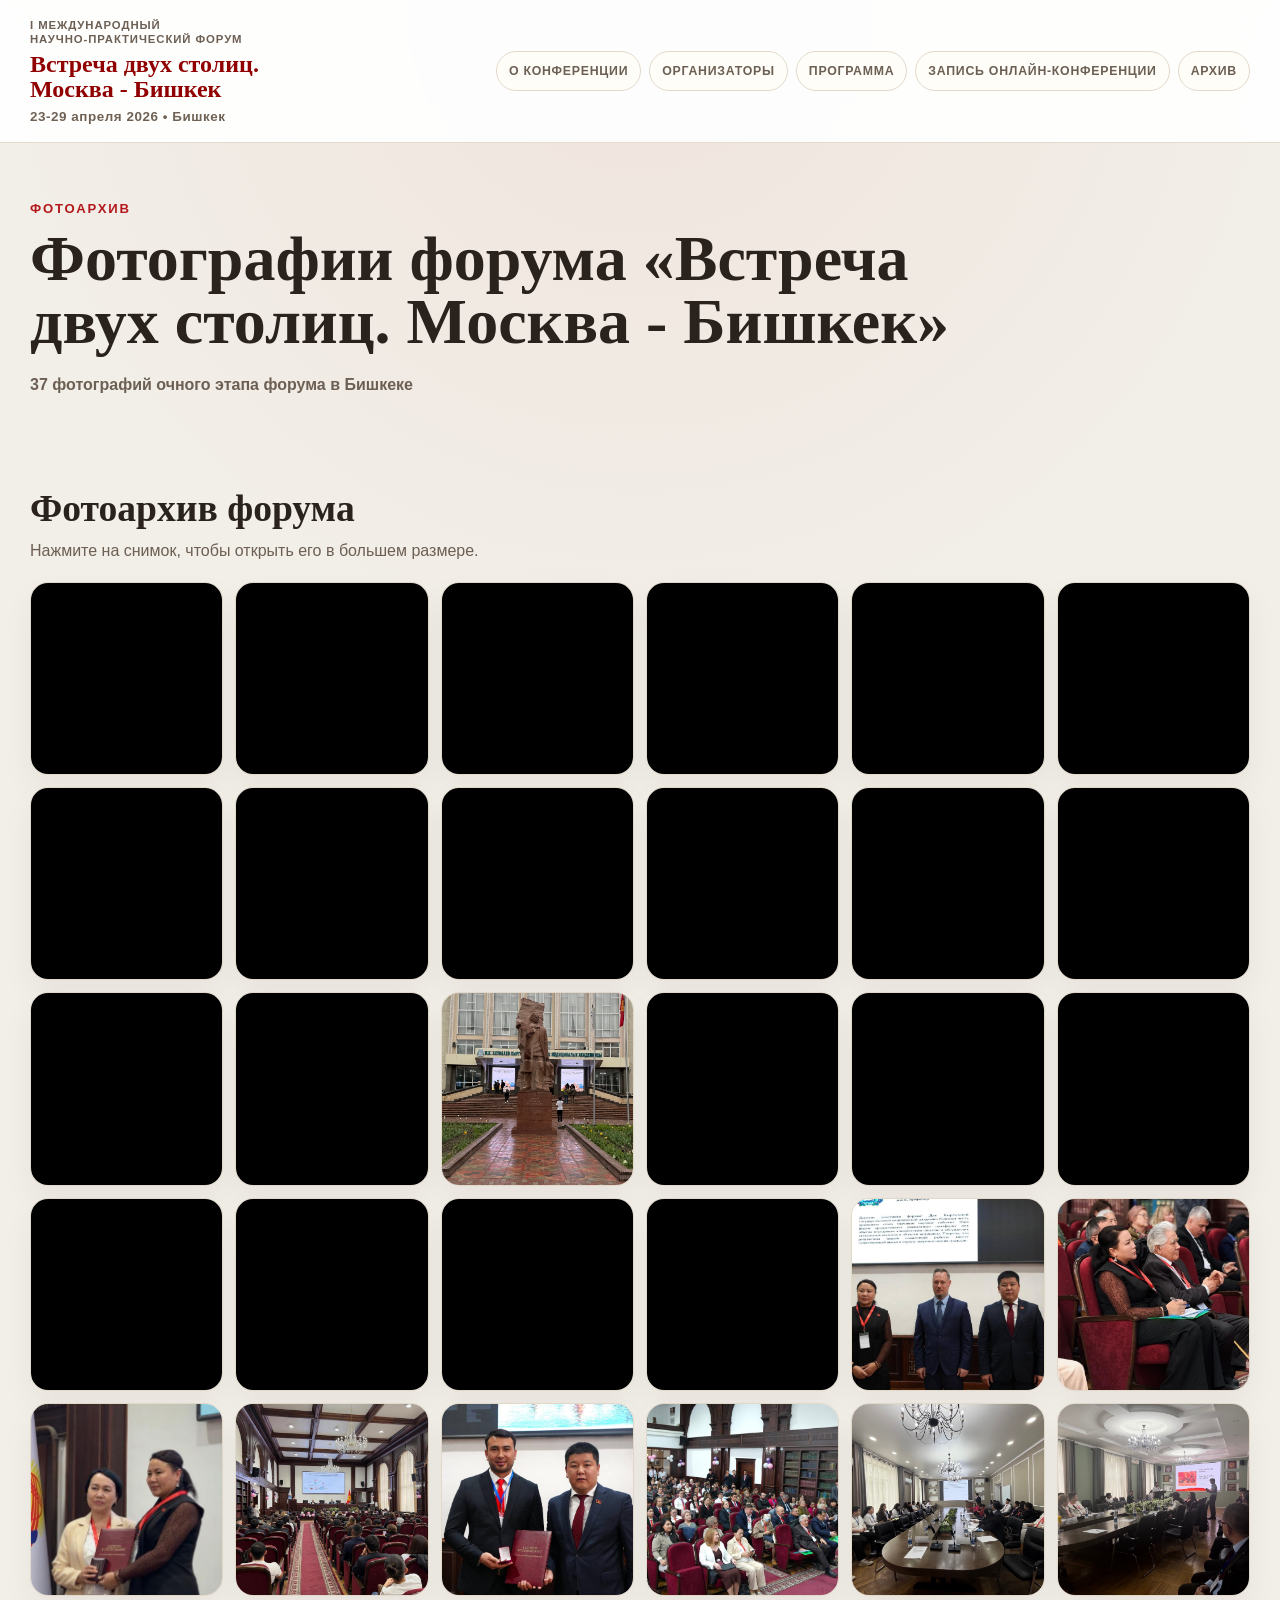
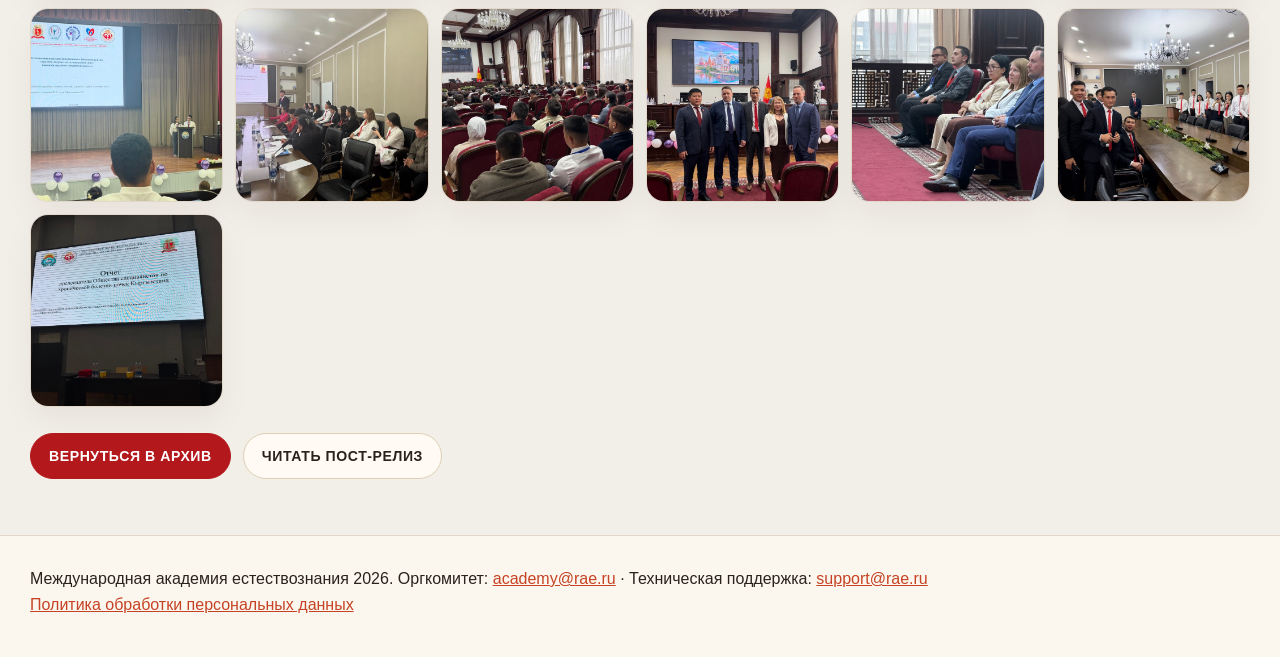
==== photo-archive.html @ a6050dfe "Move photo archive off homepage" ====
<!doctype html>
<html lang="ru">
  <head>
    <meta charset="UTF-8" />
    <meta name="viewport" content="width=device-width, initial-scale=1.0" />
    <title>Фотоархив форума «Встреча двух столиц. Москва - Бишкек»</title>
    <meta
      name="description"
      content="Фотоархив очного этапа I Международного научно-практического форума «Встреча двух столиц. Москва - Бишкек»."
    />
    <meta
      http-equiv="Content-Security-Policy"
      content="default-src 'self'; script-src 'self'; style-src 'self' 'unsafe-inline' https://fonts.googleapis.com; font-src 'self' https://fonts.gstatic.com; img-src 'self' data:; connect-src 'self'; object-src 'none'; base-uri 'self'; media-src 'self'; form-action 'self' mailto:;"
    />
    <meta name="referrer" content="strict-origin-when-cross-origin" />
    <link rel="preconnect" href="https://fonts.googleapis.com" />
    <link rel="preconnect" href="https://fonts.gstatic.com" crossorigin />
    <link
      href="https://fonts.googleapis.com/css2?family=Inter:wght@400;500;600;700;800&family=Playfair+Display:wght@500;600;700;800&display=swap"
      rel="stylesheet"
    />
    <link rel="stylesheet" href="styles.css?v=20260504-2" />
  </head>
  <body>
    <div class="layout">
      <header class="site-header">
        <div class="container">
          <div class="site-header__inner">
            <a class="site-brand" href="index.html#top">
              <div>
                <span>I Международный научно-практический&nbsp;форум</span>
                <strong>Встреча двух столиц.<br />Москва - Бишкек</strong>
                <small>23-29 апреля 2026 • Бишкек</small>
              </div>
            </a>
            <nav class="site-nav" aria-label="Основная навигация">
              <a href="index.html#about">О конференции</a>
              <a href="index.html#organizers">Организаторы</a>
              <a href="index.html#program">Программа</a>
              <a href="index.html#online-stream">Запись онлайн-конференции</a>
              <a href="index.html#archive">Архив</a>
            </nav>
          </div>
        </div>
      </header>

      <main>
        <section class="release-hero">
          <div class="container">
            <p class="release-kicker">Фотоархив</p>
            <h1 class="release-title">Фотографии форума «Встреча двух столиц. Москва - Бишкек»</h1>
            <p class="release-meta">37 фотографий очного этапа форума в Бишкеке</p>
          </div>
        </section>

        <section class="section">
          <div class="container">
            <div class="photo-archive photo-archive--page">
              <div class="photo-archive__header">
                <h2>Фотоархив форума</h2>
                <p>Нажмите на снимок, чтобы открыть его в большем размере.</p>
              </div>
              <div class="photo-gallery">
                <a class="photo-gallery__item" href="assets/photo-archive/photo-01.jpg" target="_blank" rel="noopener noreferrer">
                  <img src="assets/photo-archive/photo-01.jpg" alt="Фото форума «Встреча двух столиц». Кадр 1" loading="lazy" />
                </a>
                <a class="photo-gallery__item" href="assets/photo-archive/photo-02.jpg" target="_blank" rel="noopener noreferrer">
                  <img src="assets/photo-archive/photo-02.jpg" alt="Фото форума «Встреча двух столиц». Кадр 2" loading="lazy" />
                </a>
                <a class="photo-gallery__item" href="assets/photo-archive/photo-03.jpg" target="_blank" rel="noopener noreferrer">
                  <img src="assets/photo-archive/photo-03.jpg" alt="Фото форума «Встреча двух столиц». Кадр 3" loading="lazy" />
                </a>
                <a class="photo-gallery__item" href="assets/photo-archive/photo-04.jpg" target="_blank" rel="noopener noreferrer">
                  <img src="assets/photo-archive/photo-04.jpg" alt="Фото форума «Встреча двух столиц». Кадр 4" loading="lazy" />
                </a>
                <a class="photo-gallery__item" href="assets/photo-archive/photo-05.jpg" target="_blank" rel="noopener noreferrer">
                  <img src="assets/photo-archive/photo-05.jpg" alt="Фото форума «Встреча двух столиц». Кадр 5" loading="lazy" />
                </a>
                <a class="photo-gallery__item" href="assets/photo-archive/photo-06.jpg" target="_blank" rel="noopener noreferrer">
                  <img src="assets/photo-archive/photo-06.jpg" alt="Фото форума «Встреча двух столиц». Кадр 6" loading="lazy" />
                </a>
                <a class="photo-gallery__item" href="assets/photo-archive/photo-07.jpg" target="_blank" rel="noopener noreferrer">
                  <img src="assets/photo-archive/photo-07.jpg" alt="Фото форума «Встреча двух столиц». Кадр 7" loading="lazy" />
                </a>
                <a class="photo-gallery__item" href="assets/photo-archive/photo-08.jpg" target="_blank" rel="noopener noreferrer">
                  <img src="assets/photo-archive/photo-08.jpg" alt="Фото форума «Встреча двух столиц». Кадр 8" loading="lazy" />
                </a>
                <a class="photo-gallery__item" href="assets/photo-archive/photo-09.jpg" target="_blank" rel="noopener noreferrer">
                  <img src="assets/photo-archive/photo-09.jpg" alt="Фото форума «Встреча двух столиц». Кадр 9" loading="lazy" />
                </a>
                <a class="photo-gallery__item" href="assets/photo-archive/photo-10.jpg" target="_blank" rel="noopener noreferrer">
                  <img src="assets/photo-archive/photo-10.jpg" alt="Фото форума «Встреча двух столиц». Кадр 10" loading="lazy" />
                </a>
                <a class="photo-gallery__item" href="assets/photo-archive/photo-11.jpg" target="_blank" rel="noopener noreferrer">
                  <img src="assets/photo-archive/photo-11.jpg" alt="Фото форума «Встреча двух столиц». Кадр 11" loading="lazy" />
                </a>
                <a class="photo-gallery__item" href="assets/photo-archive/photo-12.jpg" target="_blank" rel="noopener noreferrer">
                  <img src="assets/photo-archive/photo-12.jpg" alt="Фото форума «Встреча двух столиц». Кадр 12" loading="lazy" />
                </a>
                <a class="photo-gallery__item" href="assets/photo-archive/photo-13.jpg" target="_blank" rel="noopener noreferrer">
                  <img src="assets/photo-archive/photo-13.jpg" alt="Фото форума «Встреча двух столиц». Кадр 13" loading="lazy" />
                </a>
                <a class="photo-gallery__item" href="assets/photo-archive/photo-14.jpg" target="_blank" rel="noopener noreferrer">
                  <img src="assets/photo-archive/photo-14.jpg" alt="Фото форума «Встреча двух столиц». Кадр 14" loading="lazy" />
                </a>
                <a class="photo-gallery__item" href="assets/photo-archive/photo-15.jpg" target="_blank" rel="noopener noreferrer">
                  <img src="assets/photo-archive/photo-15.jpg" alt="Фото форума «Встреча двух столиц». Кадр 15" loading="lazy" />
                </a>
                <a class="photo-gallery__item" href="assets/photo-archive/photo-16.jpg" target="_blank" rel="noopener noreferrer">
                  <img src="assets/photo-archive/photo-16.jpg" alt="Фото форума «Встреча двух столиц». Кадр 16" loading="lazy" />
                </a>
                <a class="photo-gallery__item" href="assets/photo-archive/photo-17.jpg" target="_blank" rel="noopener noreferrer">
                  <img src="assets/photo-archive/photo-17.jpg" alt="Фото форума «Встреча двух столиц». Кадр 17" loading="lazy" />
                </a>
                <a class="photo-gallery__item" href="assets/photo-archive/photo-18.jpg" target="_blank" rel="noopener noreferrer">
                  <img src="assets/photo-archive/photo-18.jpg" alt="Фото форума «Встреча двух столиц». Кадр 18" loading="lazy" />
                </a>
                <a class="photo-gallery__item" href="assets/photo-archive/photo-19.jpg" target="_blank" rel="noopener noreferrer">
                  <img src="assets/photo-archive/photo-19.jpg" alt="Фото форума «Встреча двух столиц». Кадр 19" loading="lazy" />
                </a>
                <a class="photo-gallery__item" href="assets/photo-archive/photo-20.jpg" target="_blank" rel="noopener noreferrer">
                  <img src="assets/photo-archive/photo-20.jpg" alt="Фото форума «Встреча двух столиц». Кадр 20" loading="lazy" />
                </a>
                <a class="photo-gallery__item" href="assets/photo-archive/photo-21.jpg" target="_blank" rel="noopener noreferrer">
                  <img src="assets/photo-archive/photo-21.jpg" alt="Фото форума «Встреча двух столиц». Кадр 21" loading="lazy" />
                </a>
                <a class="photo-gallery__item" href="assets/photo-archive/photo-22.jpg" target="_blank" rel="noopener noreferrer">
                  <img src="assets/photo-archive/photo-22.jpg" alt="Фото форума «Встреча двух столиц». Кадр 22" loading="lazy" />
                </a>
                <a class="photo-gallery__item" href="assets/photo-archive/photo-23.jpg" target="_blank" rel="noopener noreferrer">
                  <img src="assets/photo-archive/photo-23.jpg" alt="Фото форума «Встреча двух столиц». Кадр 23" loading="lazy" />
                </a>
                <a class="photo-gallery__item" href="assets/photo-archive/photo-24.jpg" target="_blank" rel="noopener noreferrer">
                  <img src="assets/photo-archive/photo-24.jpg" alt="Фото форума «Встреча двух столиц». Кадр 24" loading="lazy" />
                </a>
                <a class="photo-gallery__item" href="assets/photo-archive/photo-25.jpg" target="_blank" rel="noopener noreferrer">
                  <img src="assets/photo-archive/photo-25.jpg" alt="Фото форума «Встреча двух столиц». Кадр 25" loading="lazy" />
                </a>
                <a class="photo-gallery__item" href="assets/photo-archive/photo-26.jpg" target="_blank" rel="noopener noreferrer">
                  <img src="assets/photo-archive/photo-26.jpg" alt="Фото форума «Встреча двух столиц». Кадр 26" loading="lazy" />
                </a>
                <a class="photo-gallery__item" href="assets/photo-archive/photo-27.jpg" target="_blank" rel="noopener noreferrer">
                  <img src="assets/photo-archive/photo-27.jpg" alt="Фото форума «Встреча двух столиц». Кадр 27" loading="lazy" />
                </a>
                <a class="photo-gallery__item" href="assets/photo-archive/photo-28.jpg" target="_blank" rel="noopener noreferrer">
                  <img src="assets/photo-archive/photo-28.jpg" alt="Фото форума «Встреча двух столиц». Кадр 28" loading="lazy" />
                </a>
                <a class="photo-gallery__item" href="assets/photo-archive/photo-29.jpg" target="_blank" rel="noopener noreferrer">
                  <img src="assets/photo-archive/photo-29.jpg" alt="Фото форума «Встреча двух столиц». Кадр 29" loading="lazy" />
                </a>
                <a class="photo-gallery__item" href="assets/photo-archive/photo-30.jpg" target="_blank" rel="noopener noreferrer">
                  <img src="assets/photo-archive/photo-30.jpg" alt="Фото форума «Встреча двух столиц». Кадр 30" loading="lazy" />
                </a>
                <a class="photo-gallery__item" href="assets/photo-archive/photo-31.jpg" target="_blank" rel="noopener noreferrer">
                  <img src="assets/photo-archive/photo-31.jpg" alt="Фото форума «Встреча двух столиц». Кадр 31" loading="lazy" />
                </a>
                <a class="photo-gallery__item" href="assets/photo-archive/photo-32.jpg" target="_blank" rel="noopener noreferrer">
                  <img src="assets/photo-archive/photo-32.jpg" alt="Фото форума «Встреча двух столиц». Кадр 32" loading="lazy" />
                </a>
                <a class="photo-gallery__item" href="assets/photo-archive/photo-33.jpg" target="_blank" rel="noopener noreferrer">
                  <img src="assets/photo-archive/photo-33.jpg" alt="Фото форума «Встреча двух столиц». Кадр 33" loading="lazy" />
                </a>
                <a class="photo-gallery__item" href="assets/photo-archive/photo-34.jpg" target="_blank" rel="noopener noreferrer">
                  <img src="assets/photo-archive/photo-34.jpg" alt="Фото форума «Встреча двух столиц». Кадр 34" loading="lazy" />
                </a>
                <a class="photo-gallery__item" href="assets/photo-archive/photo-35.jpg" target="_blank" rel="noopener noreferrer">
                  <img src="assets/photo-archive/photo-35.jpg" alt="Фото форума «Встреча двух столиц». Кадр 35" loading="lazy" />
                </a>
                <a class="photo-gallery__item" href="assets/photo-archive/photo-36.jpg" target="_blank" rel="noopener noreferrer">
                  <img src="assets/photo-archive/photo-36.jpg" alt="Фото форума «Встреча двух столиц». Кадр 36" loading="lazy" />
                </a>
                <a class="photo-gallery__item" href="assets/photo-archive/photo-37.jpg" target="_blank" rel="noopener noreferrer">
                  <img src="assets/photo-archive/photo-37.jpg" alt="Фото форума «Встреча двух столиц». Кадр 37" loading="lazy" />
                </a>
              </div>
              <div class="release-actions">
                <a href="index.html#archive">Вернуться в архив</a>
                <a href="post-release.html">Читать пост-релиз</a>
              </div>
            </div>
          </div>
        </section>
      </main>

      <footer class="site-footer">
        <div class="container">
          <p>
            Международная академия естествознания 2026. Оргкомитет:
            <a href="mailto:academy@rae.ru">academy@rae.ru</a>
            · Техническая поддержка:
            <a href="mailto:support@rae.ru">support@rae.ru</a>
          </p>
          <p>
            <a href="privacy-policy.html">Политика обработки персональных данных</a>
          </p>
        </div>
      </footer>
    </div>
  </body>
</html>
---- styles.css ----
:root {
  --bg: #f2eee8;
  --surface: #fbfaf7;
  --surface-strong: #ffffff;
  --surface-soft: #f7f0e5;
  --text: #2a221d;
  --muted: #6c5f53;
  --red: #c64224;
  --red-dark: #900000;
  --red-source: #b3191c;
  --steel: #44555d;
  --steel-light: #5f7078;
  --border: #e2d8ca;
  --gold-line: #e1cfb0;
  --container: 1220px;
}

*,
*::before,
*::after {
  box-sizing: border-box;
}

html {
  scroll-behavior: smooth;
}

section[id] {
  scroll-margin-top: 104px;
}

body {
  margin: 0;
  min-width: 320px;
  overflow-x: hidden;
  font-family: "Inter", sans-serif;
  color: var(--text);
  background:
    radial-gradient(circle at top, rgba(198, 66, 36, 0.06), transparent 28%),
    var(--bg);
}

img {
  display: block;
  max-width: 100%;
}

a {
  color: var(--red);
}

a:focus-visible,
button:focus-visible,
input:focus-visible,
select:focus-visible,
textarea:focus-visible {
  outline: 3px solid rgba(20, 118, 108, 0.32);
  outline-offset: 3px;
}

.container {
  width: min(calc(100% - 32px), var(--container));
  margin: 0 auto;
}

.site-header {
  position: sticky;
  top: 0;
  z-index: 20;
  border-bottom: 1px solid rgba(226, 216, 202, 0.92);
  background: rgba(255, 255, 255, 0.92);
  backdrop-filter: blur(16px);
}

.site-header__inner {
  display: flex;
  align-items: center;
  justify-content: space-between;
  gap: 18px;
  padding: 18px 0;
}

.site-brand {
  display: block;
  flex: 0 1 380px;
  min-width: 0;
  text-decoration: none;
  color: inherit;
}

.site-brand span {
  display: block;
  margin-bottom: 6px;
  color: var(--muted);
  max-width: 34ch;
  font-size: 0.71rem;
  font-weight: 700;
  line-height: 1.24;
  letter-spacing: 0.08em;
  text-wrap: balance;
  text-transform: uppercase;
}

.site-brand strong {
  display: block;
  font-family: "Playfair Display", serif;
  color: var(--red-dark);
  font-size: 1.5rem;
  line-height: 1.02;
}

.site-brand small {
  display: block;
  margin-top: 8px;
  color: #6f6255;
  font-size: 0.84rem;
  font-weight: 600;
  letter-spacing: 0.04em;
}

.site-nav {
  display: flex;
  flex-wrap: wrap;
  justify-content: flex-end;
  gap: 8px;
}

.site-nav a {
  display: inline-flex;
  align-items: center;
  justify-content: center;
  min-height: 40px;
  padding: 0 12px;
  border: 1px solid var(--border);
  border-radius: 999px;
  background: rgba(255, 253, 248, 0.96);
  color: var(--muted);
  text-decoration: none;
  font-size: 0.77rem;
  font-weight: 700;
  letter-spacing: 0.06em;
  text-transform: uppercase;
  transition:
    transform 160ms ease,
    background-color 160ms ease,
    border-color 160ms ease,
    color 160ms ease;
}

.site-nav a:hover {
  transform: translateY(-1px);
  border-color: #d5b47e;
  background: #fff4ec;
  color: var(--red-dark);
}

.banner {
  padding: 24px 0 0;
}

.banner-card {
  display: grid;
  grid-template-columns: minmax(0, 0.94fr) minmax(520px, 1.06fr);
  overflow: hidden;
  border: 1px solid var(--border);
  border-radius: 28px;
  background: linear-gradient(180deg, #fffdfa 0%, #f8f1e5 100%);
  box-shadow: 0 20px 54px rgba(45, 31, 21, 0.08);
}

.banner-card__content {
  display: flex;
  flex-direction: column;
  justify-content: center;
  min-width: 0;
  padding: 56px 54px 48px;
  background:
    radial-gradient(circle at top left, rgba(198, 66, 36, 0.11), transparent 30%),
    linear-gradient(180deg, rgba(255, 255, 255, 0.76), rgba(248, 240, 226, 0.76));
}

.banner-card__eyebrow {
  margin: 0 0 10px;
  color: var(--red-source);
  font-size: 0.82rem;
  font-weight: 800;
  letter-spacing: 0.08em;
  text-transform: uppercase;
}

.banner-card h1,
.section-title h2,
.contact-card h3,
.archive-card h3,
.program-overview__card strong,
.site-brand strong {
  font-family: "Playfair Display", serif;
}

.banner-card h1 {
  margin: 0 0 18px;
  max-width: 11ch;
  font-size: clamp(3rem, 5vw, 5.1rem);
  line-height: 0.92;
  letter-spacing: -0.03em;
}

.banner-card__lede {
  margin: 0 0 18px;
  max-width: 52ch;
  color: var(--muted);
  font-size: 1.1rem;
  line-height: 1.72;
}

.banner-card__meta-line {
  display: grid;
  gap: 4px;
  margin: 0 0 26px;
  max-width: 56ch;
  color: #6f6255;
  font-size: 0.92rem;
  font-weight: 600;
  line-height: 1.65;
}

.banner-card__meta-row {
  display: block;
}

.banner-card__actions {
  display: flex;
  flex-wrap: wrap;
  gap: 12px;
  margin-bottom: 0;
}

.banner-card__action {
  display: inline-flex;
  align-items: center;
  justify-content: center;
  min-height: 48px;
  padding: 0 20px;
  border-radius: 999px;
  text-decoration: none;
  font-size: 0.94rem;
  font-weight: 700;
  letter-spacing: 0.04em;
  text-transform: uppercase;
  transition:
    transform 160ms ease,
    background-color 160ms ease,
    border-color 160ms ease,
    color 160ms ease;
}

.banner-card__action:hover {
  transform: translateY(-1px);
}

.banner-card__action--primary {
  background: var(--red-source);
  color: #fff;
}

.banner-card__action--primary:hover {
  background: var(--red-dark);
}

.banner-card__media {
  position: relative;
  min-height: 560px;
  padding: 0;
  overflow: hidden;
  background:
    radial-gradient(circle at 78% 18%, rgba(255, 255, 255, 0.48), transparent 34%),
    linear-gradient(180deg, rgba(255, 255, 255, 0.1), rgba(255, 255, 255, 0.02)),
    linear-gradient(180deg, #e9ddcb 0%, #d8c8b4 100%);
}

.banner-card__media::after {
  content: "";
  position: absolute;
  inset: 0;
  background: linear-gradient(
    90deg,
    rgba(255, 250, 243, 0) 0%,
    rgba(255, 250, 243, 0.03) 48%,
    rgba(255, 250, 243, 0.22) 78%,
    rgba(255, 250, 243, 0.82) 100%
  );
  pointer-events: none;
}

.banner-hero-visual {
  position: absolute;
  inset: 0;
  margin: 0;
}

.banner-hero-visual img {
  width: 100%;
  height: 100%;
  display: block;
  object-fit: cover;
  object-position: left center;
  transform: scale(1.14);
  transform-origin: left center;
  filter: saturate(0.96) contrast(1.02);
}

.buttons-under {
  display: grid;
  gap: 14px;
}

.buttons-under a {
  display: block;
  padding: 13px 16px;
  border: 1px solid var(--border);
  border-radius: 999px;
  background: rgba(255, 253, 248, 0.96);
  color: var(--text);
  text-align: center;
  text-decoration: none;
  font-size: 0.88rem;
  font-weight: 700;
  letter-spacing: 0.06em;
  text-transform: uppercase;
  box-shadow: 0 8px 20px rgba(68, 85, 93, 0.06);
  transition:
    transform 160ms ease,
    background-color 160ms ease,
    border-color 160ms ease,
    color 160ms ease;
}

.buttons-under a:hover {
  transform: translateY(-1px);
  background: var(--red-source);
  border-color: var(--red-source);
  color: #fff;
}

.buttons-under--quad {
  grid-template-columns: repeat(4, minmax(0, 1fr));
  margin-bottom: 16px;
}

.buttons-under--single {
  grid-template-columns: 1fr;
  margin-bottom: 20px;
}

.buttons-under--single a {
  background: var(--red-source);
  border-color: var(--red-source);
  color: #fff;
}

.buttons-under--single a:hover {
  background: var(--red-dark);
}

.section {
  padding: 56px 0;
}

.section--gray {
  background: rgba(255, 255, 255, 0.34);
}

.section--white {
  background: #fff;
}

.section-title {
  margin-bottom: 28px;
  text-align: left;
}

.section-title h2 {
  display: flex;
  align-items: center;
  gap: 18px;
  margin: 0;
  font-size: clamp(2rem, 3.6vw, 3rem);
  line-height: 1.05;
}

.section-title h2::after {
  content: "";
  display: block;
  flex: 1;
  min-width: 64px;
  height: 1px;
  background: linear-gradient(90deg, rgba(179, 25, 28, 0.75) 0%, rgba(179, 25, 28, 0) 100%);
}

.about-text,
.tab-content,
.registration-panel,
.contacts-panel,
.program-box,
.archive-card {
  border: 1px solid var(--border);
  border-radius: 24px;
  background: var(--surface);
  box-shadow: 0 16px 36px rgba(45, 31, 21, 0.05);
}

.about-text {
  display: grid;
  gap: 28px;
  align-items: start;
  padding: 38px;
}

.about-text__content {
  display: grid;
  gap: 16px;
  max-width: none;
  color: #4c453d;
  font-size: 1.04rem;
  line-height: 1.72;
}

.about-text__content p {
  margin: 0;
}

.about-highlights {
  display: grid;
  grid-template-columns: repeat(2, minmax(0, 1fr));
  gap: 12px;
  margin-top: 24px;
}

.about-highlights__item {
  padding: 14px 14px 16px;
  border-top: 2px solid var(--red-source);
  border-radius: 14px;
  background: #fff8ef;
}

.about-highlights__item strong {
  display: block;
  margin-bottom: 6px;
  color: var(--red-dark);
  font-family: "Playfair Display", serif;
  font-size: 1.8rem;
  line-height: 1;
}

.about-highlights__item span {
  display: block;
  color: var(--muted);
  font-size: 0.92rem;
  line-height: 1.45;
}

.about-dossier {
  display: grid;
  gap: 14px;
  padding-top: 24px;
  border-top: 1px solid #eadfcd;
}

.about-dossier__summary {
  display: flex;
  flex-wrap: wrap;
  align-items: baseline;
  justify-content: space-between;
  gap: 8px 18px;
  padding: 18px 20px;
  border: 1px solid #eadcc6;
  border-radius: 20px;
  background: linear-gradient(180deg, #fffdf9 0%, #f7efe3 100%);
}

.about-dossier__summary span {
  color: var(--red-source);
  font-size: 0.78rem;
  font-weight: 800;
  letter-spacing: 0.08em;
  text-transform: uppercase;
}

.about-dossier__summary strong {
  font-family: "Playfair Display", serif;
  color: var(--text);
  font-size: 1.4rem;
  line-height: 1.04;
  overflow-wrap: anywhere;
}

.about-dossier__parts {
  display: grid;
  grid-template-columns: repeat(2, minmax(0, 1fr));
  gap: 14px;
}

.about-dossier__part {
  display: grid;
  align-content: start;
  min-width: 0;
  padding: 18px 16px;
  border: 1px solid #eadfcd;
  border-radius: 18px;
  background: rgba(255, 255, 255, 0.72);
}

.about-dossier__part h3 {
  margin: 0 0 14px;
  color: var(--red-dark);
  font-family: "Playfair Display", serif;
  font-size: 1.18rem;
}

.about-dossier__list {
  display: grid;
  gap: 12px;
  margin: 0;
}

.about-dossier__list div {
  padding-bottom: 12px;
  border-bottom: 1px solid #eadfcd;
}

.about-dossier__list div:last-child {
  padding-bottom: 0;
  border-bottom: none;
}

.about-dossier__list dt {
  margin-bottom: 4px;
  color: var(--red-source);
  font-size: 0.78rem;
  font-weight: 800;
  letter-spacing: 0.08em;
  text-transform: uppercase;
}

.about-dossier__list dd {
  margin: 0;
  color: var(--text);
  font-size: 0.94rem;
  line-height: 1.5;
  overflow-wrap: anywhere;
}

.about-flag-stack {
  display: grid;
  gap: 12px;
}

.about-flag-card {
  padding: 10px;
  border: 1px solid var(--border);
  border-radius: 18px;
  background: #fff;
  box-shadow: none;
}

.about-flag-card img {
  width: 100%;
  height: 102px;
  display: block;
  border-radius: 14px;
  object-fit: cover;
}

.about-flag-card figcaption {
  margin: 10px 0 0;
  color: var(--muted);
  font-size: 0.72rem;
  font-weight: 700;
  letter-spacing: 0.16em;
  text-transform: uppercase;
}

.greetings-carousel {
  display: grid;
  gap: 12px;
  max-width: 1040px;
  margin: 0 auto;
}

.greetings-carousel__viewport {
  width: min(100%, 900px);
  margin: 0 auto;
  overflow: hidden;
}

.greetings-track {
  display: flex;
  gap: 0;
  transform: translate3d(0, 0, 0);
  transition: transform 320ms ease;
  will-change: transform;
}

.greetings-slide {
  flex: 0 0 100%;
  min-width: 0;
  box-sizing: border-box;
  padding: 0 0 4px;
}

.greetings-carousel__controls {
  display: flex;
  align-items: center;
  justify-content: center;
  gap: 12px;
  margin-top: -2px;
}

.greetings-carousel__arrow {
  display: inline-flex;
  align-items: center;
  justify-content: center;
  width: 48px;
  height: 48px;
  padding: 0;
  border: 1px solid #e2d4be;
  border-radius: 999px;
  background: #fffaf3;
  color: var(--red-source);
  font: inherit;
  font-size: 1.08rem;
  font-weight: 800;
  cursor: pointer;
  transition:
    transform 180ms ease,
    background-color 180ms ease,
    border-color 180ms ease,
    color 180ms ease,
    opacity 180ms ease;
}

.greetings-carousel__arrow:hover:not(:disabled) {
  transform: translateY(-1px);
  border-color: #d2b07b;
  background: #fff1e7;
}

.greetings-carousel__arrow:disabled {
  opacity: 0.38;
  cursor: default;
}

.greetings-carousel__dots {
  display: flex;
  align-items: center;
  justify-content: center;
  gap: 8px;
  min-width: 0;
}

.greetings-carousel__dot {
  width: 10px;
  height: 10px;
  padding: 0;
  border: none;
  border-radius: 999px;
  background: #d8cdbd;
  cursor: pointer;
  transition:
    transform 160ms ease,
    background-color 160ms ease;
}

.greetings-carousel__dot.is-active {
  width: 28px;
  background: var(--red-source);
}

.greeting-card {
  min-height: auto;
  padding: 16px 18px;
  border: 1px solid #ddd6ca;
  border-radius: 22px;
  background:
    radial-gradient(circle at top right, rgba(181, 47, 37, 0.07), transparent 30%),
    linear-gradient(135deg, #fffdf9 0%, #fff8ef 100%);
  box-shadow: 0 18px 40px rgba(45, 31, 21, 0.07);
}

.greeting-card__header {
  display: flex;
  align-items: flex-start;
  gap: 14px;
  margin-bottom: 14px;
}

.greeting-card__header img {
  width: 48px;
  height: 48px;
  flex: 0 0 auto;
  object-fit: contain;
}

.greeting-card__header img.greeting-card__logo--kidney {
  width: 58px;
  height: 58px;
}

.greeting-card__header h3 {
  margin: 0 0 4px;
  color: #a32920;
  font-family: "Playfair Display", serif;
  font-size: 1.34rem;
  line-height: 1.08;
}

.greeting-card__header p {
  margin: 0;
  color: #8a847d;
  font-size: 0.94rem;
  line-height: 1.42;
  overflow-wrap: anywhere;
}

.greeting-card__body {
  margin: 0;
  max-width: 68ch;
  color: #4b463f;
  font-size: 1.04rem;
  line-height: 1.62;
  font-style: italic;
  text-wrap: pretty;
  overflow-wrap: anywhere;
}

.tab-layout {
  display: grid;
  gap: 18px;
}

.scroll-wrap {
  display: grid;
  gap: 12px;
}

.scroll-strip {
  position: relative;
  min-width: 0;
}

.scroll-controls {
  display: none;
  align-items: center;
  justify-content: center;
  gap: 12px;
  margin-top: 2px;
}

.scroll-controls__button {
  display: inline-flex;
  align-items: center;
  justify-content: center;
  width: 42px;
  height: 42px;
  padding: 0;
  border: 1px solid #e2d4be;
  border-radius: 999px;
  background: #fffaf3;
  color: var(--red-source);
  font: inherit;
  font-size: 1.02rem;
  font-weight: 800;
  cursor: pointer;
  transition:
    transform 180ms ease,
    background-color 180ms ease,
    border-color 180ms ease,
    color 180ms ease,
    opacity 180ms ease;
}

.scroll-controls__button:hover:not(:disabled) {
  transform: translateY(-1px);
  border-color: #d2b07b;
  background: #fff1e7;
}

.scroll-controls__button:disabled {
  opacity: 0.34;
  cursor: default;
}

.tab-nav {
  display: flex;
  flex-wrap: wrap;
  gap: 10px;
}

.tab-nav__button {
  min-height: 44px;
  padding: 0 18px;
  border: 1px solid #e7dcc7;
  border-radius: 999px;
  background: #fffaf3;
  color: var(--red-source);
  text-align: left;
  font: inherit;
  font-size: 0.84rem;
  font-weight: 700;
  letter-spacing: 0.06em;
  text-transform: uppercase;
  cursor: pointer;
  transition:
    transform 160ms ease,
    background-color 160ms ease,
    border-color 160ms ease,
    color 160ms ease;
}

.tab-nav__button:hover {
  transform: translateY(-1px);
  border-color: #d2b07b;
}

.tab-nav__button.is-active {
  border-color: var(--red-source);
  background: var(--red-source);
  color: #fff;
}

.tab-content {
  min-width: 0;
  padding: 24px;
}

.tab-pane {
  display: none;
}

.tab-pane.is-active {
  display: block;
}

.tab-note {
  margin: 18px 0 0;
  color: var(--muted);
}

.org-block {
  display: grid;
  grid-template-columns: repeat(auto-fit, minmax(180px, 1fr));
  gap: 16px;
}

.org-block__org {
  display: grid;
  justify-items: center;
  align-content: start;
  gap: 14px;
  min-width: 0;
  padding: 22px 18px;
  border: 1px solid var(--border);
  border-radius: 20px;
  background: var(--surface-strong);
  text-align: center;
  box-shadow: 0 8px 18px rgba(45, 31, 21, 0.03);
}

.org-block__org__img {
  display: flex;
  align-items: center;
  justify-content: center;
  min-height: 92px;
}

.org-block__org img {
  max-width: 150px;
  max-height: 82px;
  object-fit: contain;
}

.org-block__org p {
  margin: 0;
  color: var(--red-dark);
  font-family: "Playfair Display", serif;
  font-size: 1.08rem;
  font-weight: 700;
  line-height: 1.42;
  text-wrap: balance;
}

.person-card p,
.program-notice,
.program-item p,
.site-footer p {
  margin: 0;
  font-size: 1rem;
  line-height: 1.6;
}

.person-list {
  display: grid;
  grid-template-columns: repeat(auto-fit, minmax(320px, 1fr));
  gap: 16px;
}

.person-list--stack {
  grid-template-columns: 1fr;
}

.person-card {
  min-width: 0;
  padding: 18px;
  border: 1px solid var(--border);
  border-radius: 20px;
  background: var(--surface-strong);
  box-shadow: 0 8px 18px rgba(45, 31, 21, 0.03);
}

.person-card__name {
  margin-bottom: 8px;
  color: #000;
  font-size: 1.08rem;
  font-weight: 700;
  overflow-wrap: anywhere;
}

.person-card__meta {
  color: var(--muted);
  overflow-wrap: anywhere;
}

.registration-grid {
  display: grid;
  grid-template-columns: repeat(2, minmax(0, 1fr));
  gap: 22px;
}

.registration-panel,
.contacts-panel {
  padding: 24px;
}

.registration-lead {
  margin: 0 0 18px;
  color: var(--muted);
  font-size: 1.04rem;
  line-height: 1.64;
}

.contacts-panel {
  display: grid;
  gap: 16px;
}

.contact-card {
  padding: 18px;
  border: 1px solid var(--border);
  border-radius: 20px;
  background: linear-gradient(180deg, #fffdf9 0%, #fbf3e7 100%);
}

.contact-card h3,
.archive-card h3 {
  margin: 0 0 10px;
  font-size: 1.32rem;
}

.contact-card p,
.archive-card p {
  margin: 0 0 10px;
  line-height: 1.6;
}

.registration-mode h3 {
  margin: 0 0 12px;
  font-family: "Playfair Display", serif;
  font-size: 1.32rem;
}

.contact-card a {
  font-weight: 700;
}

.registration-status {
  margin: 0 0 18px;
  padding: 16px 18px;
  border: 1px solid #ecd8ba;
  border-radius: 18px;
  background: linear-gradient(180deg, #fff7eb 0%, #fffdf8 100%);
}

.registration-status strong {
  color: var(--red-source);
}

.registration-modes {
  display: grid;
  gap: 16px;
  margin: 0 0 28px;
}

.registration-mode {
  padding: 18px;
  border: 1px solid var(--border);
  border-radius: 20px;
  background: linear-gradient(180deg, #fffdf9 0%, #fbf3e7 100%);
}

.registration-list,
.contact-card__list,
.contact-card__links {
  display: grid;
  gap: 8px;
  margin: 0;
  padding-left: 20px;
}

.registration-list li,
.contact-card__list li,
.contact-card__links li {
  line-height: 1.58;
}

.registration-mode a,
.contact-card__links a {
  font-weight: 700;
  overflow-wrap: anywhere;
}

.program-overview {
  display: grid;
  grid-template-columns: repeat(6, minmax(0, 1fr));
  gap: 16px;
  margin-bottom: 24px;
}

.program-overview__card {
  grid-column: span 2;
  display: flex;
  flex-direction: column;
  align-items: center;
  padding: 18px;
  border: 1px solid var(--border);
  border-radius: 20px;
  background: linear-gradient(180deg, #fffdf9 0%, #fbf3e7 100%);
  box-shadow: 0 8px 18px rgba(45, 31, 21, 0.03);
  text-align: center;
}

.program-overview__card span {
  display: inline-block;
  margin-bottom: 10px;
  padding: 6px 10px;
  border-radius: 999px;
  background: #fff0e8;
  color: var(--red-source);
  font-size: 0.82rem;
  font-weight: 800;
  letter-spacing: 0.05em;
}

.program-overview__card strong {
  display: block;
  margin-bottom: 8px;
  font-size: 1.22rem;
  line-height: 1.15;
  text-wrap: balance;
  max-width: 18ch;
}

.program-overview__card--roundtable strong {
  font-size: 1.08rem;
  line-height: 1.12;
  max-width: 24ch;
}

.program-overview__card:nth-child(4):nth-last-child(2) {
  grid-column: 2 / span 2;
}

.program-overview__card:nth-child(5):last-child {
  grid-column: 4 / span 2;
}

.program-overview__card:nth-child(7):last-child {
  grid-column: 3 / span 2;
}

.program-overview__card p {
  margin: 0;
  color: var(--muted);
  line-height: 1.58;
}

.program-box {
  padding: 24px;
}

.program-notice {
  margin-bottom: 24px;
  text-align: center;
  font-size: 1.08rem;
  font-weight: 600;
}

.program-days,
.program-halls {
  display: flex;
  flex-wrap: wrap;
  justify-content: center;
  gap: 12px;
  margin-bottom: 16px;
}

.program-halls {
  width: 100%;
}

.program-days {
  padding-bottom: 16px;
  border-bottom: 1px solid rgba(179, 25, 28, 0.28);
}

.program-day,
.program-hall {
  border: 1px solid #decfb7;
  border-radius: 999px;
  background: #fffaf3;
  color: var(--text);
  font: inherit;
  font-size: 0.9rem;
  font-weight: 700;
  letter-spacing: 0.04em;
  text-transform: uppercase;
  cursor: pointer;
  transition:
    transform 160ms ease,
    background-color 160ms ease,
    border-color 160ms ease,
    color 160ms ease;
}

.program-day {
  padding: 12px 16px;
}

.program-hall {
  display: flex;
  align-items: center;
  justify-content: center;
  flex: 0 0 184px;
  width: 184px;
  max-width: 184px;
  min-width: 184px;
  min-height: 58px;
  padding: 12px 18px;
  text-align: center;
}

.program-day:hover,
.program-hall:hover {
  transform: translateY(-1px);
  border-color: #cfac78;
}

.program-day.is-active,
.program-hall.is-active {
  background: var(--red-source);
  border-color: var(--red-source);
  color: #fff;
}

.program-content {
  margin-top: 8px;
}

.program-content__intro {
  display: grid;
  gap: 6px;
  margin: 0 0 20px;
  padding: 16px 18px;
  border: 1px solid #e8dcc6;
  border-radius: 18px;
  background: #fffaf3;
  color: var(--muted);
}

.program-content__line {
  display: block;
}

.program-roster {
  margin: 0 0 20px;
}

.program-roster__title {
  margin: 0 0 10px;
  color: var(--red-source);
  font-size: 0.82rem;
  font-weight: 800;
  letter-spacing: 0.08em;
  text-transform: uppercase;
}

.program-roster__text {
  margin: 0;
  color: var(--ink);
  line-height: 1.58;
}

.program-table {
  display: grid;
  gap: 10px;
}

.program-item {
  display: grid;
  grid-template-columns: 144px minmax(0, 1fr);
  gap: 14px;
}

.program-item--without-time {
  grid-template-columns: 1fr;
}

.program-item__time {
  display: flex;
  align-items: stretch;
}

.program-item__time span {
  display: flex;
  align-items: center;
  justify-content: center;
  width: 100%;
  padding: 12px;
  border-radius: 16px;
  background: var(--red-source);
  color: #fff;
  font-weight: 700;
}

.program-item__body {
  padding: 14px 16px;
  border: 1px solid var(--border);
  border-radius: 20px;
  background: var(--surface-strong);
}

.program-item__type {
  display: inline-block;
  margin-bottom: 8px;
  color: var(--red-source);
  font-size: 0.82rem;
  font-weight: 800;
  letter-spacing: 0.08em;
  text-transform: uppercase;
}

.program-item__title {
  margin: 0 0 8px;
  font-size: 1.06rem;
  font-weight: 700;
  line-height: 1.45;
}

.program-download {
  margin-top: 28px;
  text-align: center;
}

.program-download a {
  display: inline-flex;
  align-items: center;
  justify-content: center;
  min-height: 48px;
  padding: 0 22px;
  border-radius: 999px;
  background: var(--red-source);
  color: #fff;
  text-decoration: none;
  font-size: 0.92rem;
  font-weight: 800;
  letter-spacing: 0.05em;
  text-transform: uppercase;
}

.program-download a:hover {
  background: var(--red-dark);
}

.stream-card {
  display: grid;
  gap: 20px;
  margin-top: 28px;
  padding: 24px;
  border: 1px solid var(--border);
  border-radius: 28px;
  background: linear-gradient(180deg, #fffdf8 0%, #fff8ef 100%);
  box-shadow: 0 18px 48px rgba(38, 28, 20, 0.06);
}

.stream-card--compact {
  max-width: 760px;
  margin-right: auto;
  margin-left: auto;
}

.stream-card__intro {
  display: grid;
  gap: 12px;
}

.stream-card__intro h3 {
  margin: 0;
  font-family: "Playfair Display", serif;
  font-size: 1.9rem;
  line-height: 1.05;
}

.stream-card__intro p {
  margin: 0;
  color: var(--muted);
  line-height: 1.66;
}

.stream-card__link {
  display: inline-flex;
  align-items: center;
  justify-content: center;
  width: fit-content;
  min-height: 48px;
  padding: 0 22px;
  border-radius: 999px;
  background: var(--red-source);
  color: #fff;
  text-decoration: none;
  font-size: 0.92rem;
  font-weight: 800;
  letter-spacing: 0.05em;
  text-transform: uppercase;
}

.stream-card__link:hover {
  background: var(--red-dark);
}

.stream-card__frame {
  overflow: hidden;
  border: 1px solid #ead9bf;
  border-radius: 24px;
  background: #fffaf3;
}

.stream-card__frame iframe {
  display: block;
  width: 100%;
  height: clamp(680px, 82vh, 980px);
  border: 0;
}

.archive-grid {
  display: grid;
  gap: 18px;
}

.archive-grid {
  grid-template-columns: repeat(auto-fit, minmax(240px, 1fr));
}

.archive-card {
  padding: 22px;
}

.archive-card__action {
  display: inline-flex;
  align-items: center;
  justify-content: center;
  min-height: 44px;
  margin-top: 10px;
  padding: 0 18px;
  border-radius: 999px;
  background: var(--red-source);
  color: #fff;
  text-decoration: none;
  font-size: 0.86rem;
  font-weight: 800;
  letter-spacing: 0.04em;
  text-transform: uppercase;
}

.archive-card__action:hover {
  background: var(--red-dark);
}

.photo-archive {
  margin-top: 34px;
}

.photo-archive--page {
  margin-top: 0;
}

.photo-archive__header {
  display: grid;
  gap: 8px;
  margin-bottom: 18px;
}

.photo-archive__header h2,
.photo-archive__header h3 {
  margin: 0;
  font-family: "Playfair Display", serif;
  font-size: clamp(1.7rem, 3vw, 2.35rem);
  line-height: 1.08;
}

.photo-archive__header p {
  margin: 0;
  color: var(--muted);
  line-height: 1.62;
}

.photo-gallery {
  display: grid;
  grid-template-columns: repeat(auto-fit, minmax(180px, 1fr));
  gap: 12px;
}

.photo-gallery__item {
  overflow: hidden;
  aspect-ratio: 1 / 1;
  border: 1px solid var(--border);
  border-radius: 18px;
  background: var(--surface-strong);
  box-shadow: 0 14px 32px rgba(45, 31, 21, 0.05);
}

.photo-gallery__item img {
  width: 100%;
  height: 100%;
  object-fit: cover;
  transition: transform 220ms ease;
}

.photo-gallery__item:hover img {
  transform: scale(1.035);
}

.release-hero {
  padding: 58px 0 36px;
}

.release-kicker {
  margin: 0 0 12px;
  color: var(--red-source);
  font-size: 0.82rem;
  font-weight: 800;
  letter-spacing: 0.14em;
  text-transform: uppercase;
}

.release-title {
  max-width: 940px;
  margin: 0;
  font-family: "Playfair Display", serif;
  font-size: clamp(2.15rem, 5vw, 4.4rem);
  line-height: 0.98;
}

.release-meta {
  margin: 18px 0 0;
  color: var(--muted);
  font-weight: 700;
  line-height: 1.6;
}

.release-article {
  max-width: 920px;
  margin: 0 auto 56px;
  padding: 34px;
  border: 1px solid var(--border);
  border-radius: 28px;
  background: var(--surface-strong);
  box-shadow: 0 18px 48px rgba(38, 28, 20, 0.06);
}

.release-article p {
  margin: 0 0 18px;
  color: var(--muted);
  font-size: 1.04rem;
  line-height: 1.76;
}

.release-article p:first-child {
  color: var(--text);
  font-size: 1.18rem;
  font-weight: 700;
}

.release-actions {
  display: flex;
  flex-wrap: wrap;
  gap: 12px;
  margin-top: 26px;
}

.release-actions a {
  display: inline-flex;
  align-items: center;
  justify-content: center;
  min-height: 46px;
  padding: 0 18px;
  border: 1px solid #decfb7;
  border-radius: 999px;
  background: #fffaf3;
  color: var(--text);
  text-decoration: none;
  font-size: 0.88rem;
  font-weight: 800;
  letter-spacing: 0.04em;
  text-transform: uppercase;
}

.release-actions a:first-child {
  border-color: var(--red-source);
  background: var(--red-source);
  color: #fff;
}

.site-footer {
  padding: 30px 0 40px;
  border-top: 1px solid var(--border);
  background: #fbf7ee;
}

.policy-card {
  padding: 28px;
  border: 1px solid var(--border);
  border-radius: 28px;
  background: var(--surface-strong);
  box-shadow: 0 18px 48px rgba(38, 28, 20, 0.06);
}

.policy-card h3 {
  margin: 28px 0 12px;
  font-family: "Playfair Display", serif;
  font-size: 1.45rem;
  line-height: 1.1;
}

.policy-card p,
.policy-card li {
  color: var(--muted);
  font-size: 1rem;
  line-height: 1.72;
}

.policy-card ul {
  margin: 0;
  padding-left: 20px;
}

.policy-card li + li {
  margin-top: 8px;
}

.policy-meta {
  margin: 0 0 18px;
  color: var(--red-source) !important;
  font-size: 0.92rem !important;
  font-weight: 800;
  letter-spacing: 0.04em;
  text-transform: uppercase;
}

.cookie-consent {
  position: fixed;
  right: 0;
  bottom: 18px;
  left: 0;
  z-index: 50;
  opacity: 0;
  transform: translateY(18px);
  pointer-events: none;
  transition:
    opacity 180ms ease,
    transform 180ms ease;
}

.cookie-consent.is-visible {
  opacity: 1;
  transform: translateY(0);
}

.cookie-consent__inner {
  display: flex;
  align-items: center;
  justify-content: space-between;
  gap: 18px;
  width: min(calc(100% - 32px), 920px);
  margin: 0 auto;
  padding: 16px 18px;
  border: 1px solid #decfb7;
  border-radius: 22px;
  background: rgba(255, 250, 243, 0.98);
  box-shadow: 0 18px 40px rgba(38, 28, 20, 0.14);
  pointer-events: auto;
}

.cookie-consent__text {
  margin: 0;
  color: var(--muted);
  font-size: 0.96rem;
  line-height: 1.55;
}

.cookie-consent__text a {
  font-weight: 700;
}

.cookie-consent__button {
  display: inline-flex;
  align-items: center;
  justify-content: center;
  min-height: 46px;
  padding: 0 18px;
  border: 0;
  border-radius: 999px;
  background: var(--red-source);
  color: #fff;
  font: inherit;
  font-size: 0.9rem;
  font-weight: 800;
  letter-spacing: 0.05em;
  text-transform: uppercase;
  cursor: pointer;
}

.cookie-consent__button:hover {
  background: var(--red-dark);
}

@media (prefers-reduced-motion: reduce) {
  html {
    scroll-behavior: auto;
  }

  *,
  *::before,
  *::after {
    transition: none !important;
  }
}

@media (max-width: 980px) {
  .site-header__inner,
  .about-text,
  .registration-grid,
  .banner-card {
    grid-template-columns: 1fr;
    display: grid;
  }

  .site-header__inner {
    justify-items: start;
  }

  .banner-card__media {
    order: -1;
    min-height: 400px;
  }

  .banner-card__content {
    order: 0;
    padding: 36px 32px 30px;
  }

  .banner-card h1 {
    max-width: none;
    font-size: clamp(2.7rem, 7.8vw, 4.2rem);
  }

  .banner-card h1 br {
    display: none;
  }

  .about-text {
    gap: 24px;
    padding: 28px;
  }

  .about-text__lead {
    max-width: none;
    font-size: 1.22rem;
  }

  .tab-nav,
  .program-days,
  .program-halls {
    flex-wrap: nowrap;
    justify-content: flex-start;
    overflow-x: auto;
    padding: 0 24px 6px 10px;
    scrollbar-width: thin;
    -webkit-overflow-scrolling: touch;
  }

  .tab-nav__button,
  .program-day,
  .program-hall {
    flex: 0 0 auto;
    white-space: nowrap;
  }

  .scroll-wrap.is-scrollable .scroll-controls {
    display: flex;
  }

  .scroll-strip::before,
  .scroll-strip::after {
    content: "";
    position: absolute;
    top: 0;
    bottom: 6px;
    width: 18px;
    z-index: 1;
    pointer-events: none;
  }

  .scroll-strip::before {
    left: 0;
    background: linear-gradient(90deg, rgba(242, 238, 232, 0.96), rgba(242, 238, 232, 0));
  }

  .scroll-strip::after {
    right: 0;
    background: linear-gradient(270deg, rgba(242, 238, 232, 0.96), rgba(242, 238, 232, 0));
  }

  .cookie-consent__inner {
    flex-direction: column;
    align-items: flex-start;
  }

  .org-block,
  .person-list {
    grid-template-columns: repeat(2, minmax(0, 1fr));
  }

  .program-overview {
    grid-template-columns: repeat(2, minmax(0, 1fr));
  }

  .program-overview__card,
  .program-overview__card:nth-child(4):nth-last-child(2),
  .program-overview__card:nth-child(5):last-child,
  .program-overview__card:nth-child(7):last-child {
    grid-column: auto;
  }
}

@media (max-width: 760px) {
  .site-nav,
  .buttons-under--quad,
  .about-flag-stack,
  .archive-grid {
    grid-template-columns: 1fr;
    display: grid;
  }

  .container {
    width: min(calc(100% - 24px), var(--container));
  }

  .program-overview {
    grid-template-columns: 1fr;
  }

  section[id] {
    scroll-margin-top: 32px;
  }

  .site-header__inner {
    gap: 14px;
  }

  .site-header {
    position: static;
  }

  .site-nav {
    width: 100%;
    gap: 10px;
    justify-content: initial;
    justify-self: stretch;
    grid-template-columns: 1fr;
  }

  .site-brand,
  .site-brand div,
  .site-brand strong {
    max-width: 100%;
  }

  .site-brand span {
    font-size: 0.68rem;
    letter-spacing: 0.1em;
  }

  .site-brand strong {
    font-size: clamp(1.18rem, 7vw, 1.38rem);
    text-wrap: balance;
    overflow-wrap: anywhere;
  }

  .site-brand small {
    font-size: 0.78rem;
  }

  .site-nav a {
    width: 100%;
    min-height: 44px;
    padding: 10px 12px;
    font-size: 0.72rem;
    line-height: 1.2;
    white-space: normal;
    justify-content: center;
  }

  .banner-card__content {
    padding: 24px 18px 22px;
  }

  .banner-card h1 {
    max-width: 8.6ch;
    font-size: clamp(1.9rem, 9.4vw, 2.55rem);
    line-height: 0.96;
    text-wrap: balance;
  }

  .banner-card__actions {
    display: grid;
    grid-template-columns: 1fr;
  }

  .banner-card__media {
    min-height: 264px;
  }

  .banner-card__lede {
    font-size: 0.98rem;
    line-height: 1.56;
  }

  .banner-card__meta-line {
    margin-bottom: 18px;
    gap: 3px;
    font-size: 0.86rem;
    line-height: 1.5;
    overflow-wrap: anywhere;
  }

  .banner-card__action {
    width: 100%;
  }

  .banner-hero-visual img {
    object-position: 12% center;
    transform: scale(1.04);
  }

  .section {
    padding: 48px 0;
  }

  .section-title h2 {
    gap: 12px;
    font-size: clamp(1.8rem, 8vw, 2.4rem);
  }

  .about-highlights {
    grid-template-columns: 1fr;
  }

  .about-text {
    padding: 22px 18px;
    gap: 20px;
  }

  .about-text__content {
    gap: 18px;
  }

  .about-text__lead {
    font-size: 1.12rem;
    line-height: 1.52;
  }

  .about-text__body {
    gap: 14px;
    padding-top: 18px;
    font-size: 0.98rem;
    line-height: 1.66;
  }

  .about-dossier {
    padding: 18px;
  }

  .about-dossier__parts {
    grid-template-columns: 1fr;
  }

  .about-dossier__summary strong {
    font-size: 1.34rem;
  }

  .about-dossier__part {
    padding: 16px 14px;
  }

  .greeting-card {
    min-height: auto;
    padding: 24px 24px 28px;
  }

  .greetings-carousel {
    gap: 14px;
  }

  .greetings-carousel__viewport {
    width: 100%;
    padding: 0 12px;
  }

  .greetings-slide {
    padding: 0 6px 8px;
  }

  .greetings-carousel__controls {
    gap: 10px;
    justify-content: center;
  }

  .greetings-carousel__arrow {
    width: 42px;
    height: 42px;
  }

  .greeting-card__header {
    gap: 14px;
  }

  .greeting-card__header img.greeting-card__logo--kidney {
    width: 54px;
    height: 54px;
  }

  .greeting-card__header h3 {
    font-size: 1.28rem;
  }

  .greeting-card__body {
    font-size: 0.98rem;
    line-height: 1.72;
    padding-inline: 2px;
  }

  .tab-content,
  .program-box,
  .registration-panel,
  .contacts-panel {
    padding: 20px 16px;
  }

  .tab-layout {
    gap: 22px;
  }

  .tab-layout > .scroll-wrap,
  .program-box > .scroll-wrap {
    margin-top: 6px;
  }

  .org-block__org,
  .program-item {
    grid-template-columns: 1fr;
    display: grid;
  }

  .org-block__org,
  .contact-card,
  .archive-card {
    padding: 16px;
  }

  .archive-card__action,
  .release-actions a {
    width: 100%;
  }

  .photo-gallery {
    grid-template-columns: repeat(2, minmax(0, 1fr));
    gap: 10px;
  }

  .release-hero {
    padding: 38px 0 26px;
  }

  .release-article {
    padding: 20px 16px;
    border-radius: 20px;
  }

  .org-block__org__img {
    justify-content: center;
  }

  .org-block,
  .person-list {
    grid-template-columns: 1fr;
  }

  .program-day,
  .program-hall {
    width: auto;
    max-width: none;
  }

  .program-day {
    min-width: 164px;
    padding-inline: 18px;
  }

  .stream-card {
    padding: 20px 16px;
  }

  .stream-card__intro h3 {
    font-size: 1.52rem;
  }

  .stream-card__link {
    width: 100%;
  }

  .stream-card__frame iframe {
    height: 78vh;
    min-height: 560px;
  }

  .program-hall {
    min-width: 168px;
  }

  .program-item {
    gap: 10px;
  }

  .policy-card {
    padding: 18px;
    border-radius: 20px;
  }

  .cookie-consent {
    bottom: 12px;
  }

  .cookie-consent__inner {
    width: min(calc(100% - 24px), 520px);
    gap: 12px;
    padding: 14px 14px 16px;
    border-radius: 18px;
  }

  .cookie-consent__text {
    font-size: 0.9rem;
    line-height: 1.5;
  }

  .program-item__body {
    padding: 14px;
    border-radius: 16px;
  }

  .program-item__time span {
    border-radius: 12px;
  }
}
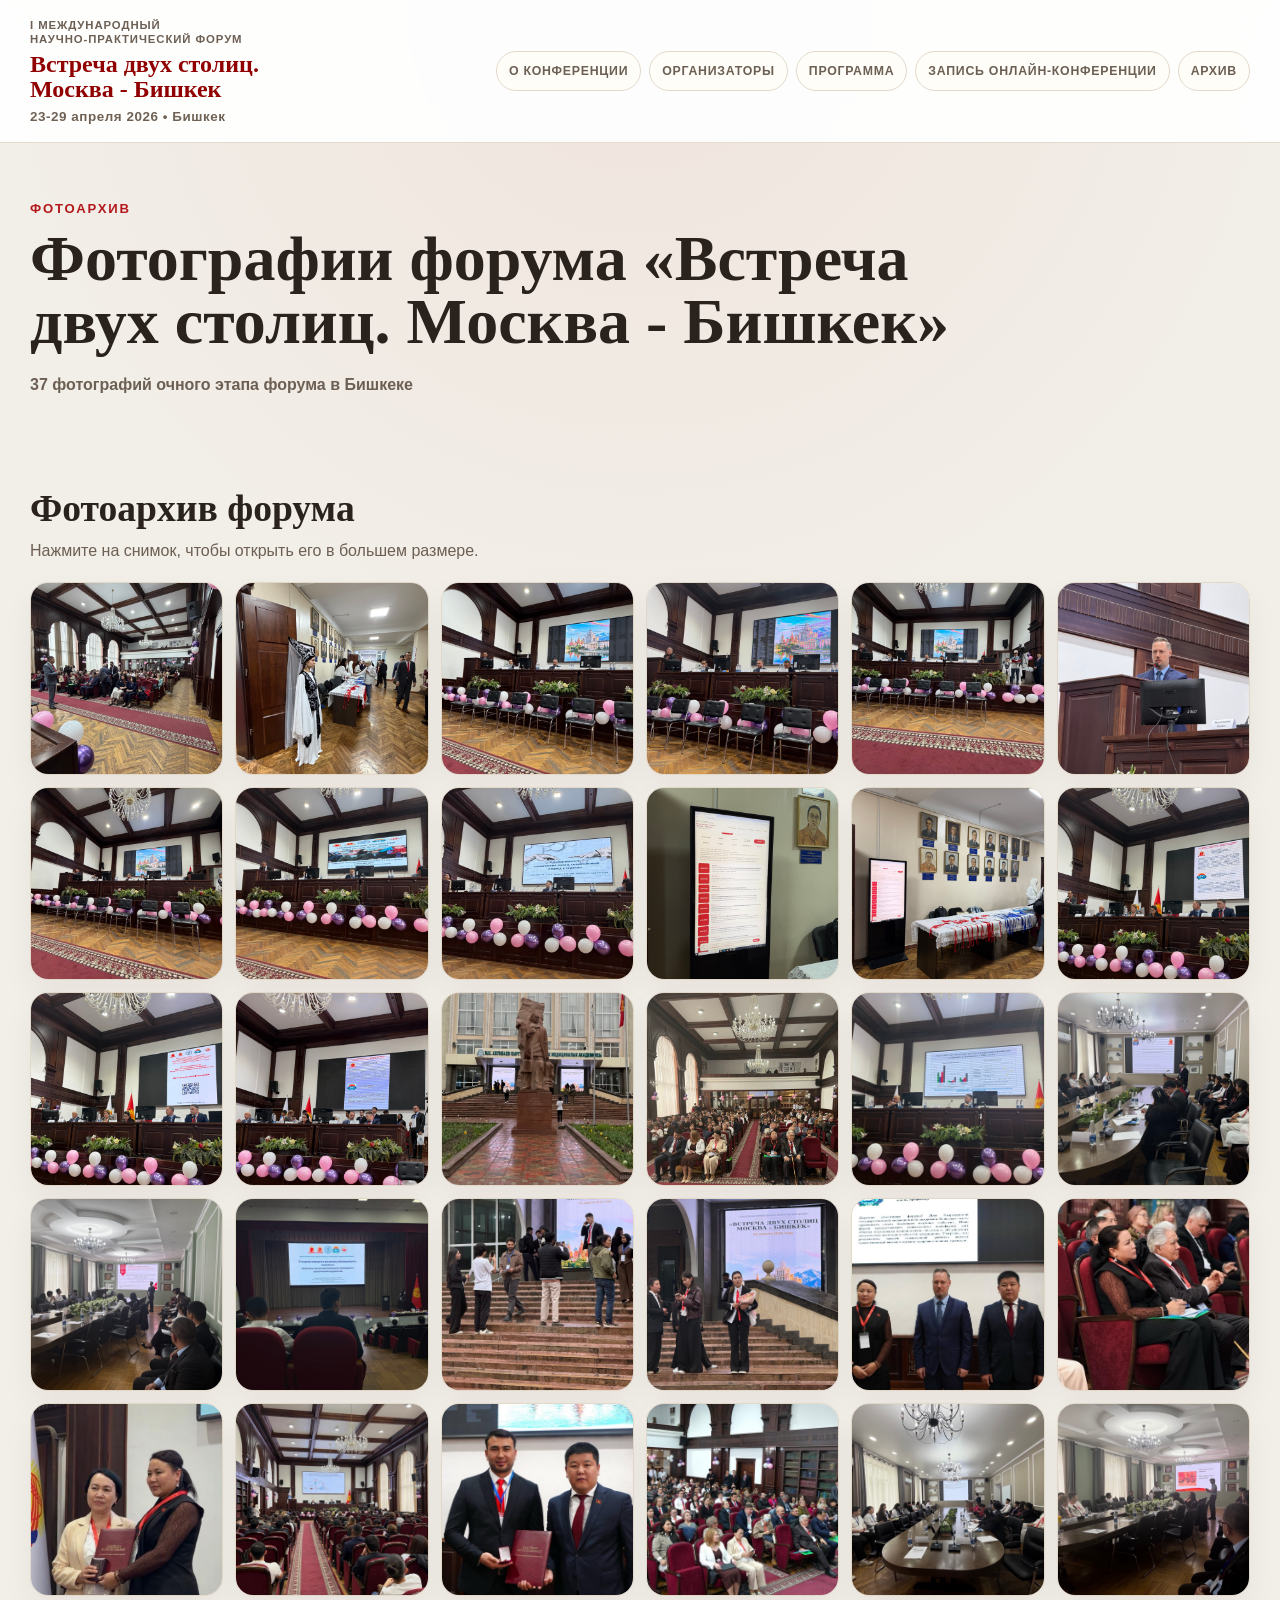
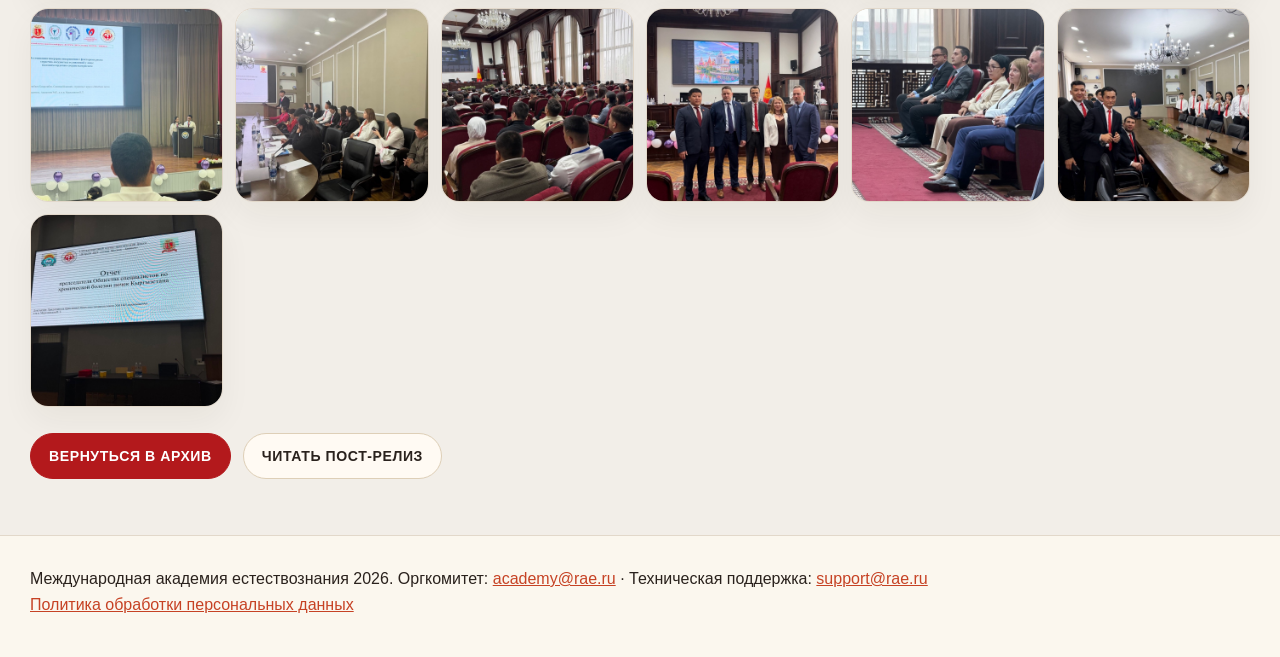
==== commit d737c89e: "Bust photo archive cache" ====
--- a/photo-archive.html
+++ b/photo-archive.html
@@ -61,116 +61,116 @@
                 <p>Нажмите на снимок, чтобы открыть его в большем размере.</p>
               </div>
               <div class="photo-gallery">
-                <a class="photo-gallery__item" href="assets/photo-archive/photo-01.jpg" target="_blank" rel="noopener noreferrer">
-                  <img src="assets/photo-archive/photo-01.jpg" alt="Фото форума «Встреча двух столиц». Кадр 1" loading="lazy" />
-                </a>
-                <a class="photo-gallery__item" href="assets/photo-archive/photo-02.jpg" target="_blank" rel="noopener noreferrer">
-                  <img src="assets/photo-archive/photo-02.jpg" alt="Фото форума «Встреча двух столиц». Кадр 2" loading="lazy" />
-                </a>
-                <a class="photo-gallery__item" href="assets/photo-archive/photo-03.jpg" target="_blank" rel="noopener noreferrer">
-                  <img src="assets/photo-archive/photo-03.jpg" alt="Фото форума «Встреча двух столиц». Кадр 3" loading="lazy" />
-                </a>
-                <a class="photo-gallery__item" href="assets/photo-archive/photo-04.jpg" target="_blank" rel="noopener noreferrer">
-                  <img src="assets/photo-archive/photo-04.jpg" alt="Фото форума «Встреча двух столиц». Кадр 4" loading="lazy" />
-                </a>
-                <a class="photo-gallery__item" href="assets/photo-archive/photo-05.jpg" target="_blank" rel="noopener noreferrer">
-                  <img src="assets/photo-archive/photo-05.jpg" alt="Фото форума «Встреча двух столиц». Кадр 5" loading="lazy" />
-                </a>
-                <a class="photo-gallery__item" href="assets/photo-archive/photo-06.jpg" target="_blank" rel="noopener noreferrer">
-                  <img src="assets/photo-archive/photo-06.jpg" alt="Фото форума «Встреча двух столиц». Кадр 6" loading="lazy" />
-                </a>
-                <a class="photo-gallery__item" href="assets/photo-archive/photo-07.jpg" target="_blank" rel="noopener noreferrer">
-                  <img src="assets/photo-archive/photo-07.jpg" alt="Фото форума «Встреча двух столиц». Кадр 7" loading="lazy" />
-                </a>
-                <a class="photo-gallery__item" href="assets/photo-archive/photo-08.jpg" target="_blank" rel="noopener noreferrer">
-                  <img src="assets/photo-archive/photo-08.jpg" alt="Фото форума «Встреча двух столиц». Кадр 8" loading="lazy" />
-                </a>
-                <a class="photo-gallery__item" href="assets/photo-archive/photo-09.jpg" target="_blank" rel="noopener noreferrer">
-                  <img src="assets/photo-archive/photo-09.jpg" alt="Фото форума «Встреча двух столиц». Кадр 9" loading="lazy" />
-                </a>
-                <a class="photo-gallery__item" href="assets/photo-archive/photo-10.jpg" target="_blank" rel="noopener noreferrer">
-                  <img src="assets/photo-archive/photo-10.jpg" alt="Фото форума «Встреча двух столиц». Кадр 10" loading="lazy" />
-                </a>
-                <a class="photo-gallery__item" href="assets/photo-archive/photo-11.jpg" target="_blank" rel="noopener noreferrer">
-                  <img src="assets/photo-archive/photo-11.jpg" alt="Фото форума «Встреча двух столиц». Кадр 11" loading="lazy" />
-                </a>
-                <a class="photo-gallery__item" href="assets/photo-archive/photo-12.jpg" target="_blank" rel="noopener noreferrer">
-                  <img src="assets/photo-archive/photo-12.jpg" alt="Фото форума «Встреча двух столиц». Кадр 12" loading="lazy" />
-                </a>
-                <a class="photo-gallery__item" href="assets/photo-archive/photo-13.jpg" target="_blank" rel="noopener noreferrer">
-                  <img src="assets/photo-archive/photo-13.jpg" alt="Фото форума «Встреча двух столиц». Кадр 13" loading="lazy" />
-                </a>
-                <a class="photo-gallery__item" href="assets/photo-archive/photo-14.jpg" target="_blank" rel="noopener noreferrer">
-                  <img src="assets/photo-archive/photo-14.jpg" alt="Фото форума «Встреча двух столиц». Кадр 14" loading="lazy" />
-                </a>
-                <a class="photo-gallery__item" href="assets/photo-archive/photo-15.jpg" target="_blank" rel="noopener noreferrer">
-                  <img src="assets/photo-archive/photo-15.jpg" alt="Фото форума «Встреча двух столиц». Кадр 15" loading="lazy" />
-                </a>
-                <a class="photo-gallery__item" href="assets/photo-archive/photo-16.jpg" target="_blank" rel="noopener noreferrer">
-                  <img src="assets/photo-archive/photo-16.jpg" alt="Фото форума «Встреча двух столиц». Кадр 16" loading="lazy" />
-                </a>
-                <a class="photo-gallery__item" href="assets/photo-archive/photo-17.jpg" target="_blank" rel="noopener noreferrer">
-                  <img src="assets/photo-archive/photo-17.jpg" alt="Фото форума «Встреча двух столиц». Кадр 17" loading="lazy" />
-                </a>
-                <a class="photo-gallery__item" href="assets/photo-archive/photo-18.jpg" target="_blank" rel="noopener noreferrer">
-                  <img src="assets/photo-archive/photo-18.jpg" alt="Фото форума «Встреча двух столиц». Кадр 18" loading="lazy" />
-                </a>
-                <a class="photo-gallery__item" href="assets/photo-archive/photo-19.jpg" target="_blank" rel="noopener noreferrer">
-                  <img src="assets/photo-archive/photo-19.jpg" alt="Фото форума «Встреча двух столиц». Кадр 19" loading="lazy" />
-                </a>
-                <a class="photo-gallery__item" href="assets/photo-archive/photo-20.jpg" target="_blank" rel="noopener noreferrer">
-                  <img src="assets/photo-archive/photo-20.jpg" alt="Фото форума «Встреча двух столиц». Кадр 20" loading="lazy" />
-                </a>
-                <a class="photo-gallery__item" href="assets/photo-archive/photo-21.jpg" target="_blank" rel="noopener noreferrer">
-                  <img src="assets/photo-archive/photo-21.jpg" alt="Фото форума «Встреча двух столиц». Кадр 21" loading="lazy" />
-                </a>
-                <a class="photo-gallery__item" href="assets/photo-archive/photo-22.jpg" target="_blank" rel="noopener noreferrer">
-                  <img src="assets/photo-archive/photo-22.jpg" alt="Фото форума «Встреча двух столиц». Кадр 22" loading="lazy" />
-                </a>
-                <a class="photo-gallery__item" href="assets/photo-archive/photo-23.jpg" target="_blank" rel="noopener noreferrer">
-                  <img src="assets/photo-archive/photo-23.jpg" alt="Фото форума «Встреча двух столиц». Кадр 23" loading="lazy" />
-                </a>
-                <a class="photo-gallery__item" href="assets/photo-archive/photo-24.jpg" target="_blank" rel="noopener noreferrer">
-                  <img src="assets/photo-archive/photo-24.jpg" alt="Фото форума «Встреча двух столиц». Кадр 24" loading="lazy" />
-                </a>
-                <a class="photo-gallery__item" href="assets/photo-archive/photo-25.jpg" target="_blank" rel="noopener noreferrer">
-                  <img src="assets/photo-archive/photo-25.jpg" alt="Фото форума «Встреча двух столиц». Кадр 25" loading="lazy" />
-                </a>
-                <a class="photo-gallery__item" href="assets/photo-archive/photo-26.jpg" target="_blank" rel="noopener noreferrer">
-                  <img src="assets/photo-archive/photo-26.jpg" alt="Фото форума «Встреча двух столиц». Кадр 26" loading="lazy" />
-                </a>
-                <a class="photo-gallery__item" href="assets/photo-archive/photo-27.jpg" target="_blank" rel="noopener noreferrer">
-                  <img src="assets/photo-archive/photo-27.jpg" alt="Фото форума «Встреча двух столиц». Кадр 27" loading="lazy" />
-                </a>
-                <a class="photo-gallery__item" href="assets/photo-archive/photo-28.jpg" target="_blank" rel="noopener noreferrer">
-                  <img src="assets/photo-archive/photo-28.jpg" alt="Фото форума «Встреча двух столиц». Кадр 28" loading="lazy" />
-                </a>
-                <a class="photo-gallery__item" href="assets/photo-archive/photo-29.jpg" target="_blank" rel="noopener noreferrer">
-                  <img src="assets/photo-archive/photo-29.jpg" alt="Фото форума «Встреча двух столиц». Кадр 29" loading="lazy" />
-                </a>
-                <a class="photo-gallery__item" href="assets/photo-archive/photo-30.jpg" target="_blank" rel="noopener noreferrer">
-                  <img src="assets/photo-archive/photo-30.jpg" alt="Фото форума «Встреча двух столиц». Кадр 30" loading="lazy" />
-                </a>
-                <a class="photo-gallery__item" href="assets/photo-archive/photo-31.jpg" target="_blank" rel="noopener noreferrer">
-                  <img src="assets/photo-archive/photo-31.jpg" alt="Фото форума «Встреча двух столиц». Кадр 31" loading="lazy" />
-                </a>
-                <a class="photo-gallery__item" href="assets/photo-archive/photo-32.jpg" target="_blank" rel="noopener noreferrer">
-                  <img src="assets/photo-archive/photo-32.jpg" alt="Фото форума «Встреча двух столиц». Кадр 32" loading="lazy" />
-                </a>
-                <a class="photo-gallery__item" href="assets/photo-archive/photo-33.jpg" target="_blank" rel="noopener noreferrer">
-                  <img src="assets/photo-archive/photo-33.jpg" alt="Фото форума «Встреча двух столиц». Кадр 33" loading="lazy" />
-                </a>
-                <a class="photo-gallery__item" href="assets/photo-archive/photo-34.jpg" target="_blank" rel="noopener noreferrer">
-                  <img src="assets/photo-archive/photo-34.jpg" alt="Фото форума «Встреча двух столиц». Кадр 34" loading="lazy" />
-                </a>
-                <a class="photo-gallery__item" href="assets/photo-archive/photo-35.jpg" target="_blank" rel="noopener noreferrer">
-                  <img src="assets/photo-archive/photo-35.jpg" alt="Фото форума «Встреча двух столиц». Кадр 35" loading="lazy" />
-                </a>
-                <a class="photo-gallery__item" href="assets/photo-archive/photo-36.jpg" target="_blank" rel="noopener noreferrer">
-                  <img src="assets/photo-archive/photo-36.jpg" alt="Фото форума «Встреча двух столиц». Кадр 36" loading="lazy" />
-                </a>
-                <a class="photo-gallery__item" href="assets/photo-archive/photo-37.jpg" target="_blank" rel="noopener noreferrer">
-                  <img src="assets/photo-archive/photo-37.jpg" alt="Фото форума «Встреча двух столиц». Кадр 37" loading="lazy" />
+                <a class="photo-gallery__item" href="assets/photo-archive/photo-01.jpg?v=20260504-fixed" target="_blank" rel="noopener noreferrer">
+                  <img src="assets/photo-archive/photo-01.jpg?v=20260504-fixed" alt="Фото форума «Встреча двух столиц». Кадр 1" loading="lazy" />
+                </a>
+                <a class="photo-gallery__item" href="assets/photo-archive/photo-02.jpg?v=20260504-fixed" target="_blank" rel="noopener noreferrer">
+                  <img src="assets/photo-archive/photo-02.jpg?v=20260504-fixed" alt="Фото форума «Встреча двух столиц». Кадр 2" loading="lazy" />
+                </a>
+                <a class="photo-gallery__item" href="assets/photo-archive/photo-03.jpg?v=20260504-fixed" target="_blank" rel="noopener noreferrer">
+                  <img src="assets/photo-archive/photo-03.jpg?v=20260504-fixed" alt="Фото форума «Встреча двух столиц». Кадр 3" loading="lazy" />
+                </a>
+                <a class="photo-gallery__item" href="assets/photo-archive/photo-04.jpg?v=20260504-fixed" target="_blank" rel="noopener noreferrer">
+                  <img src="assets/photo-archive/photo-04.jpg?v=20260504-fixed" alt="Фото форума «Встреча двух столиц». Кадр 4" loading="lazy" />
+                </a>
+                <a class="photo-gallery__item" href="assets/photo-archive/photo-05.jpg?v=20260504-fixed" target="_blank" rel="noopener noreferrer">
+                  <img src="assets/photo-archive/photo-05.jpg?v=20260504-fixed" alt="Фото форума «Встреча двух столиц». Кадр 5" loading="lazy" />
+                </a>
+                <a class="photo-gallery__item" href="assets/photo-archive/photo-06.jpg?v=20260504-fixed" target="_blank" rel="noopener noreferrer">
+                  <img src="assets/photo-archive/photo-06.jpg?v=20260504-fixed" alt="Фото форума «Встреча двух столиц». Кадр 6" loading="lazy" />
+                </a>
+                <a class="photo-gallery__item" href="assets/photo-archive/photo-07.jpg?v=20260504-fixed" target="_blank" rel="noopener noreferrer">
+                  <img src="assets/photo-archive/photo-07.jpg?v=20260504-fixed" alt="Фото форума «Встреча двух столиц». Кадр 7" loading="lazy" />
+                </a>
+                <a class="photo-gallery__item" href="assets/photo-archive/photo-08.jpg?v=20260504-fixed" target="_blank" rel="noopener noreferrer">
+                  <img src="assets/photo-archive/photo-08.jpg?v=20260504-fixed" alt="Фото форума «Встреча двух столиц». Кадр 8" loading="lazy" />
+                </a>
+                <a class="photo-gallery__item" href="assets/photo-archive/photo-09.jpg?v=20260504-fixed" target="_blank" rel="noopener noreferrer">
+                  <img src="assets/photo-archive/photo-09.jpg?v=20260504-fixed" alt="Фото форума «Встреча двух столиц». Кадр 9" loading="lazy" />
+                </a>
+                <a class="photo-gallery__item" href="assets/photo-archive/photo-10.jpg?v=20260504-fixed" target="_blank" rel="noopener noreferrer">
+                  <img src="assets/photo-archive/photo-10.jpg?v=20260504-fixed" alt="Фото форума «Встреча двух столиц». Кадр 10" loading="lazy" />
+                </a>
+                <a class="photo-gallery__item" href="assets/photo-archive/photo-11.jpg?v=20260504-fixed" target="_blank" rel="noopener noreferrer">
+                  <img src="assets/photo-archive/photo-11.jpg?v=20260504-fixed" alt="Фото форума «Встреча двух столиц». Кадр 11" loading="lazy" />
+                </a>
+                <a class="photo-gallery__item" href="assets/photo-archive/photo-12.jpg?v=20260504-fixed" target="_blank" rel="noopener noreferrer">
+                  <img src="assets/photo-archive/photo-12.jpg?v=20260504-fixed" alt="Фото форума «Встреча двух столиц». Кадр 12" loading="lazy" />
+                </a>
+                <a class="photo-gallery__item" href="assets/photo-archive/photo-13.jpg?v=20260504-fixed" target="_blank" rel="noopener noreferrer">
+                  <img src="assets/photo-archive/photo-13.jpg?v=20260504-fixed" alt="Фото форума «Встреча двух столиц». Кадр 13" loading="lazy" />
+                </a>
+                <a class="photo-gallery__item" href="assets/photo-archive/photo-14.jpg?v=20260504-fixed" target="_blank" rel="noopener noreferrer">
+                  <img src="assets/photo-archive/photo-14.jpg?v=20260504-fixed" alt="Фото форума «Встреча двух столиц». Кадр 14" loading="lazy" />
+                </a>
+                <a class="photo-gallery__item" href="assets/photo-archive/photo-15.jpg?v=20260504-fixed" target="_blank" rel="noopener noreferrer">
+                  <img src="assets/photo-archive/photo-15.jpg?v=20260504-fixed" alt="Фото форума «Встреча двух столиц». Кадр 15" loading="lazy" />
+                </a>
+                <a class="photo-gallery__item" href="assets/photo-archive/photo-16.jpg?v=20260504-fixed" target="_blank" rel="noopener noreferrer">
+                  <img src="assets/photo-archive/photo-16.jpg?v=20260504-fixed" alt="Фото форума «Встреча двух столиц». Кадр 16" loading="lazy" />
+                </a>
+                <a class="photo-gallery__item" href="assets/photo-archive/photo-17.jpg?v=20260504-fixed" target="_blank" rel="noopener noreferrer">
+                  <img src="assets/photo-archive/photo-17.jpg?v=20260504-fixed" alt="Фото форума «Встреча двух столиц». Кадр 17" loading="lazy" />
+                </a>
+                <a class="photo-gallery__item" href="assets/photo-archive/photo-18.jpg?v=20260504-fixed" target="_blank" rel="noopener noreferrer">
+                  <img src="assets/photo-archive/photo-18.jpg?v=20260504-fixed" alt="Фото форума «Встреча двух столиц». Кадр 18" loading="lazy" />
+                </a>
+                <a class="photo-gallery__item" href="assets/photo-archive/photo-19.jpg?v=20260504-fixed" target="_blank" rel="noopener noreferrer">
+                  <img src="assets/photo-archive/photo-19.jpg?v=20260504-fixed" alt="Фото форума «Встреча двух столиц». Кадр 19" loading="lazy" />
+                </a>
+                <a class="photo-gallery__item" href="assets/photo-archive/photo-20.jpg?v=20260504-fixed" target="_blank" rel="noopener noreferrer">
+                  <img src="assets/photo-archive/photo-20.jpg?v=20260504-fixed" alt="Фото форума «Встреча двух столиц». Кадр 20" loading="lazy" />
+                </a>
+                <a class="photo-gallery__item" href="assets/photo-archive/photo-21.jpg?v=20260504-fixed" target="_blank" rel="noopener noreferrer">
+                  <img src="assets/photo-archive/photo-21.jpg?v=20260504-fixed" alt="Фото форума «Встреча двух столиц». Кадр 21" loading="lazy" />
+                </a>
+                <a class="photo-gallery__item" href="assets/photo-archive/photo-22.jpg?v=20260504-fixed" target="_blank" rel="noopener noreferrer">
+                  <img src="assets/photo-archive/photo-22.jpg?v=20260504-fixed" alt="Фото форума «Встреча двух столиц». Кадр 22" loading="lazy" />
+                </a>
+                <a class="photo-gallery__item" href="assets/photo-archive/photo-23.jpg?v=20260504-fixed" target="_blank" rel="noopener noreferrer">
+                  <img src="assets/photo-archive/photo-23.jpg?v=20260504-fixed" alt="Фото форума «Встреча двух столиц». Кадр 23" loading="lazy" />
+                </a>
+                <a class="photo-gallery__item" href="assets/photo-archive/photo-24.jpg?v=20260504-fixed" target="_blank" rel="noopener noreferrer">
+                  <img src="assets/photo-archive/photo-24.jpg?v=20260504-fixed" alt="Фото форума «Встреча двух столиц». Кадр 24" loading="lazy" />
+                </a>
+                <a class="photo-gallery__item" href="assets/photo-archive/photo-25.jpg?v=20260504-fixed" target="_blank" rel="noopener noreferrer">
+                  <img src="assets/photo-archive/photo-25.jpg?v=20260504-fixed" alt="Фото форума «Встреча двух столиц». Кадр 25" loading="lazy" />
+                </a>
+                <a class="photo-gallery__item" href="assets/photo-archive/photo-26.jpg?v=20260504-fixed" target="_blank" rel="noopener noreferrer">
+                  <img src="assets/photo-archive/photo-26.jpg?v=20260504-fixed" alt="Фото форума «Встреча двух столиц». Кадр 26" loading="lazy" />
+                </a>
+                <a class="photo-gallery__item" href="assets/photo-archive/photo-27.jpg?v=20260504-fixed" target="_blank" rel="noopener noreferrer">
+                  <img src="assets/photo-archive/photo-27.jpg?v=20260504-fixed" alt="Фото форума «Встреча двух столиц». Кадр 27" loading="lazy" />
+                </a>
+                <a class="photo-gallery__item" href="assets/photo-archive/photo-28.jpg?v=20260504-fixed" target="_blank" rel="noopener noreferrer">
+                  <img src="assets/photo-archive/photo-28.jpg?v=20260504-fixed" alt="Фото форума «Встреча двух столиц». Кадр 28" loading="lazy" />
+                </a>
+                <a class="photo-gallery__item" href="assets/photo-archive/photo-29.jpg?v=20260504-fixed" target="_blank" rel="noopener noreferrer">
+                  <img src="assets/photo-archive/photo-29.jpg?v=20260504-fixed" alt="Фото форума «Встреча двух столиц». Кадр 29" loading="lazy" />
+                </a>
+                <a class="photo-gallery__item" href="assets/photo-archive/photo-30.jpg?v=20260504-fixed" target="_blank" rel="noopener noreferrer">
+                  <img src="assets/photo-archive/photo-30.jpg?v=20260504-fixed" alt="Фото форума «Встреча двух столиц». Кадр 30" loading="lazy" />
+                </a>
+                <a class="photo-gallery__item" href="assets/photo-archive/photo-31.jpg?v=20260504-fixed" target="_blank" rel="noopener noreferrer">
+                  <img src="assets/photo-archive/photo-31.jpg?v=20260504-fixed" alt="Фото форума «Встреча двух столиц». Кадр 31" loading="lazy" />
+                </a>
+                <a class="photo-gallery__item" href="assets/photo-archive/photo-32.jpg?v=20260504-fixed" target="_blank" rel="noopener noreferrer">
+                  <img src="assets/photo-archive/photo-32.jpg?v=20260504-fixed" alt="Фото форума «Встреча двух столиц». Кадр 32" loading="lazy" />
+                </a>
+                <a class="photo-gallery__item" href="assets/photo-archive/photo-33.jpg?v=20260504-fixed" target="_blank" rel="noopener noreferrer">
+                  <img src="assets/photo-archive/photo-33.jpg?v=20260504-fixed" alt="Фото форума «Встреча двух столиц». Кадр 33" loading="lazy" />
+                </a>
+                <a class="photo-gallery__item" href="assets/photo-archive/photo-34.jpg?v=20260504-fixed" target="_blank" rel="noopener noreferrer">
+                  <img src="assets/photo-archive/photo-34.jpg?v=20260504-fixed" alt="Фото форума «Встреча двух столиц». Кадр 34" loading="lazy" />
+                </a>
+                <a class="photo-gallery__item" href="assets/photo-archive/photo-35.jpg?v=20260504-fixed" target="_blank" rel="noopener noreferrer">
+                  <img src="assets/photo-archive/photo-35.jpg?v=20260504-fixed" alt="Фото форума «Встреча двух столиц». Кадр 35" loading="lazy" />
+                </a>
+                <a class="photo-gallery__item" href="assets/photo-archive/photo-36.jpg?v=20260504-fixed" target="_blank" rel="noopener noreferrer">
+                  <img src="assets/photo-archive/photo-36.jpg?v=20260504-fixed" alt="Фото форума «Встреча двух столиц». Кадр 36" loading="lazy" />
+                </a>
+                <a class="photo-gallery__item" href="assets/photo-archive/photo-37.jpg?v=20260504-fixed" target="_blank" rel="noopener noreferrer">
+                  <img src="assets/photo-archive/photo-37.jpg?v=20260504-fixed" alt="Фото форума «Встреча двух столиц». Кадр 37" loading="lazy" />
                 </a>
               </div>
               <div class="release-actions">
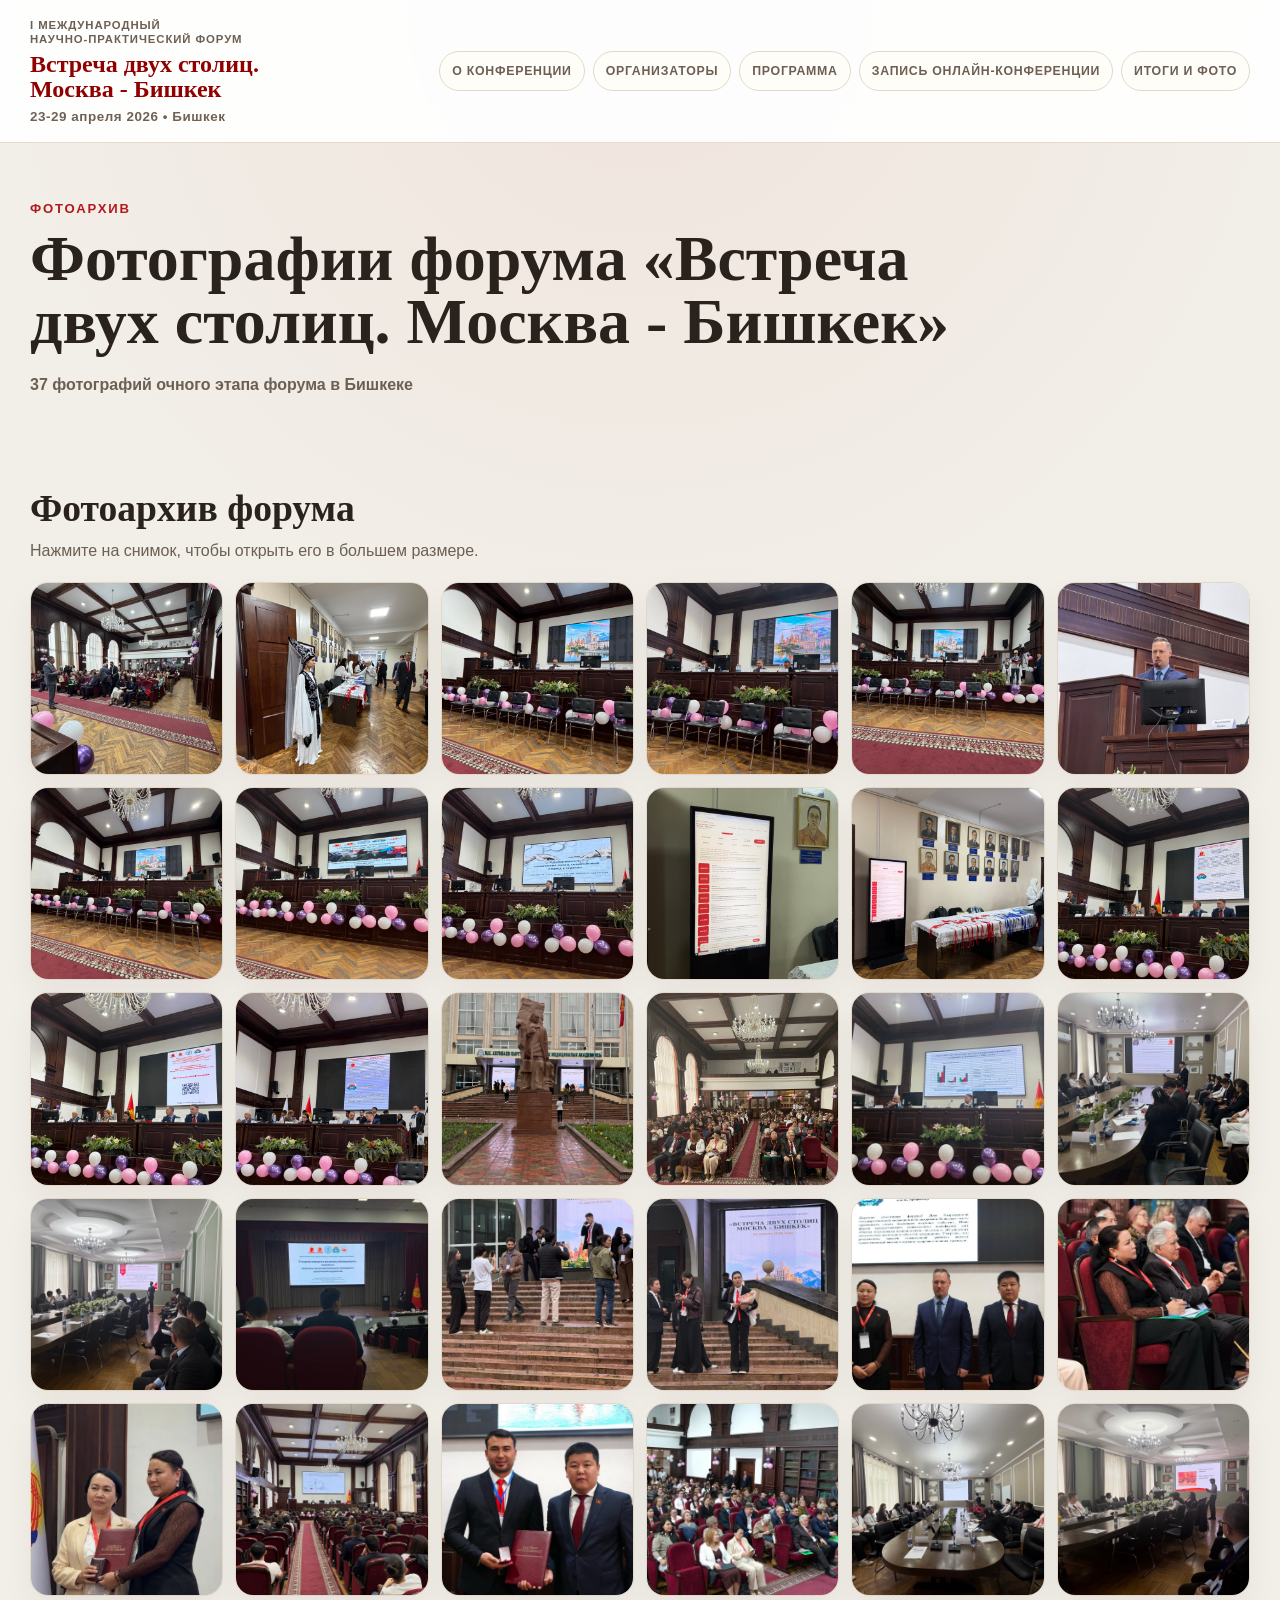
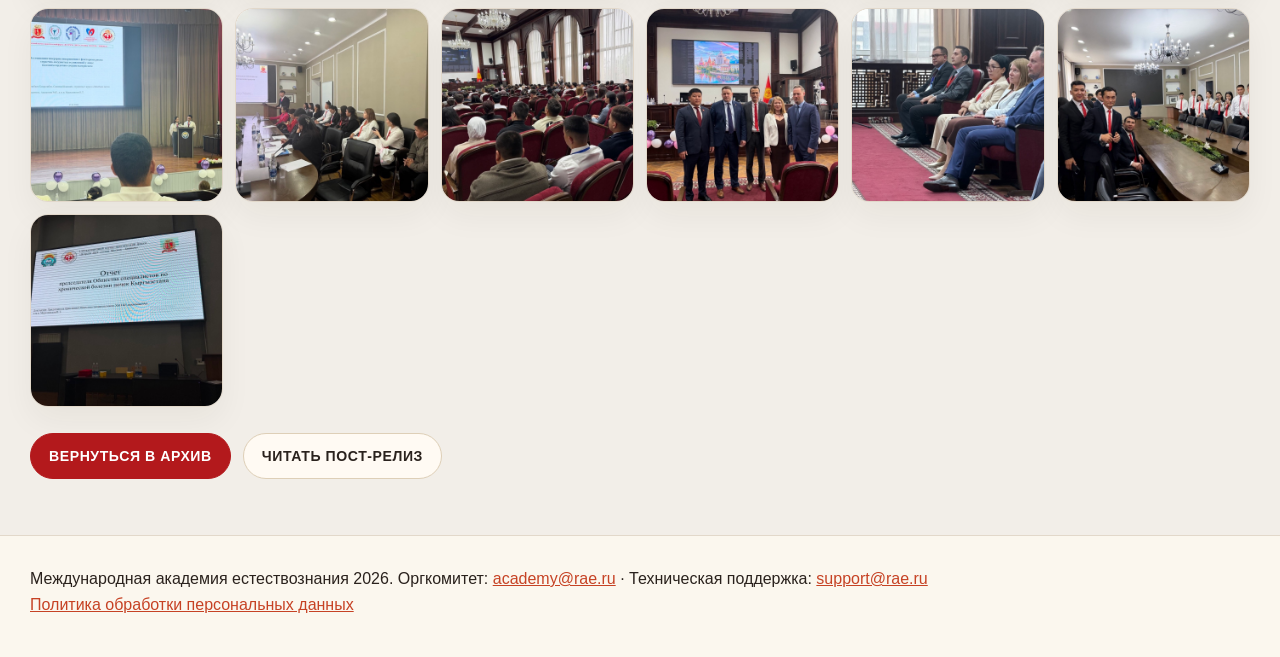
==== commit 946b9515: "Surface forum outcomes in hero" ====
--- a/photo-archive.html
+++ b/photo-archive.html
@@ -38,7 +38,7 @@
               <a href="index.html#organizers">Организаторы</a>
               <a href="index.html#program">Программа</a>
               <a href="index.html#online-stream">Запись онлайн-конференции</a>
-              <a href="index.html#archive">Архив</a>
+              <a href="index.html#archive">Итоги и фото</a>
             </nav>
           </div>
         </div>
--- a/styles.css
+++ b/styles.css
@@ -265,6 +265,17 @@
 
 .banner-card__action--primary:hover {
   background: var(--red-dark);
+}
+
+.banner-card__action--secondary {
+  border: 1px solid #decfb7;
+  background: rgba(255, 250, 243, 0.72);
+  color: var(--text);
+}
+
+.banner-card__action--secondary:hover {
+  border-color: var(--red-source);
+  color: var(--red-source);
 }
 
 .banner-card__media {
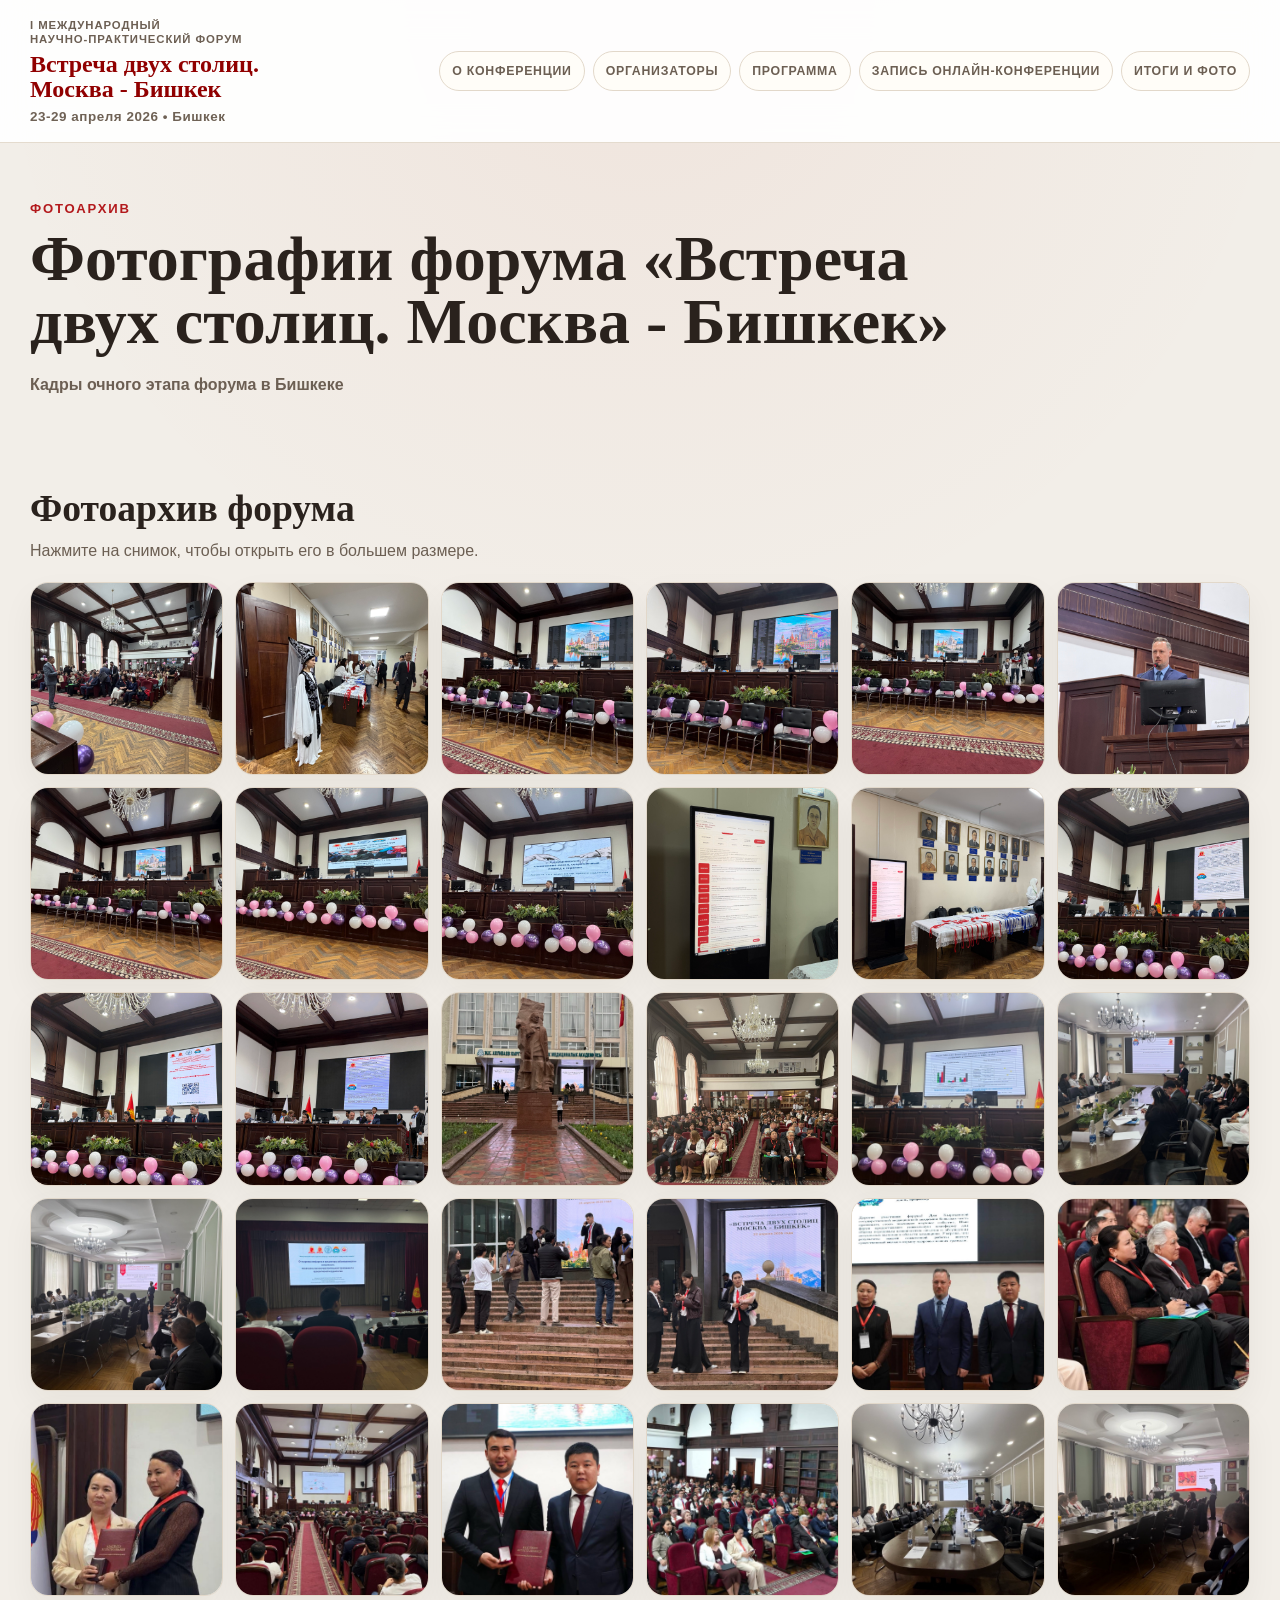
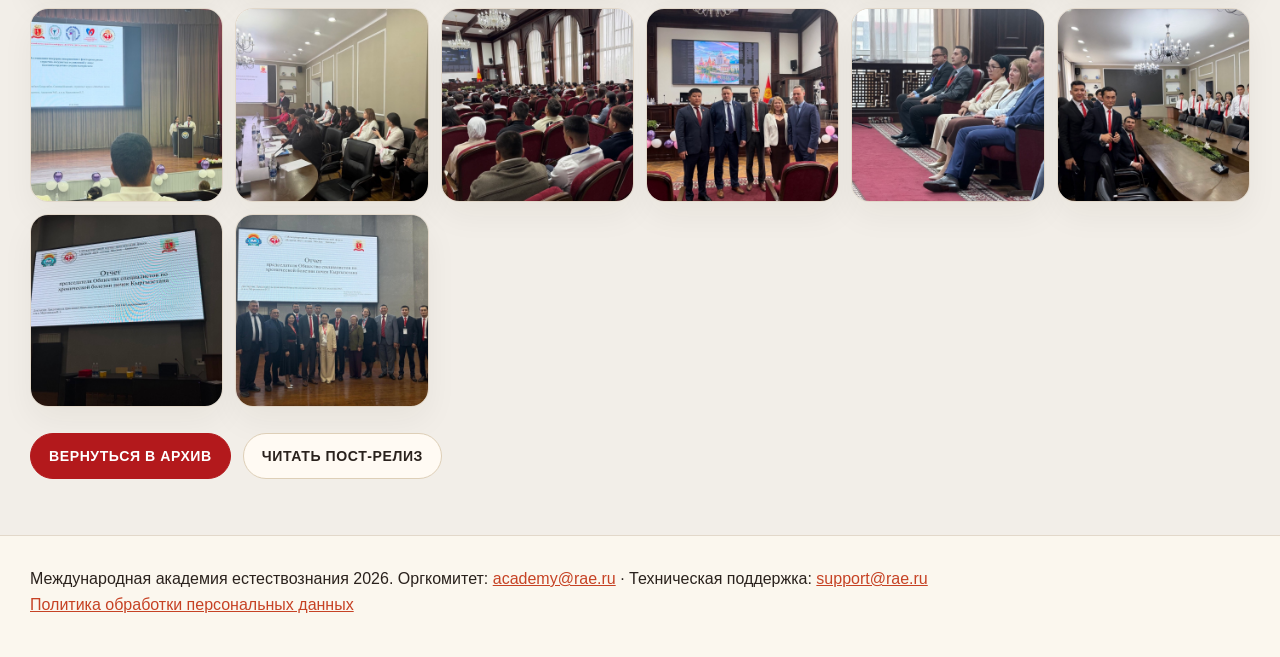
==== commit bd43a36a: "Add new gallery photo" ====
--- a/photo-archive.html
+++ b/photo-archive.html
@@ -49,7 +49,7 @@
           <div class="container">
             <p class="release-kicker">Фотоархив</p>
             <h1 class="release-title">Фотографии форума «Встреча двух столиц. Москва - Бишкек»</h1>
-            <p class="release-meta">37 фотографий очного этапа форума в Бишкеке</p>
+            <p class="release-meta">Кадры очного этапа форума в Бишкеке</p>
           </div>
         </section>
 
@@ -171,6 +171,9 @@
                 </a>
                 <a class="photo-gallery__item" href="assets/photo-archive/photo-37.jpg?v=20260504-fixed" target="_blank" rel="noopener noreferrer">
                   <img src="assets/photo-archive/photo-37.jpg?v=20260504-fixed" alt="Фото форума «Встреча двух столиц». Кадр 37" loading="lazy" />
+                </a>
+                <a class="photo-gallery__item" href="assets/photo-archive/photo-38.jpg?v=20260506-gallery" target="_blank" rel="noopener noreferrer">
+                  <img src="assets/photo-archive/photo-38.jpg?v=20260506-gallery" alt="Фото форума «Встреча двух столиц». Кадр 38" loading="lazy" />
                 </a>
               </div>
               <div class="release-actions">
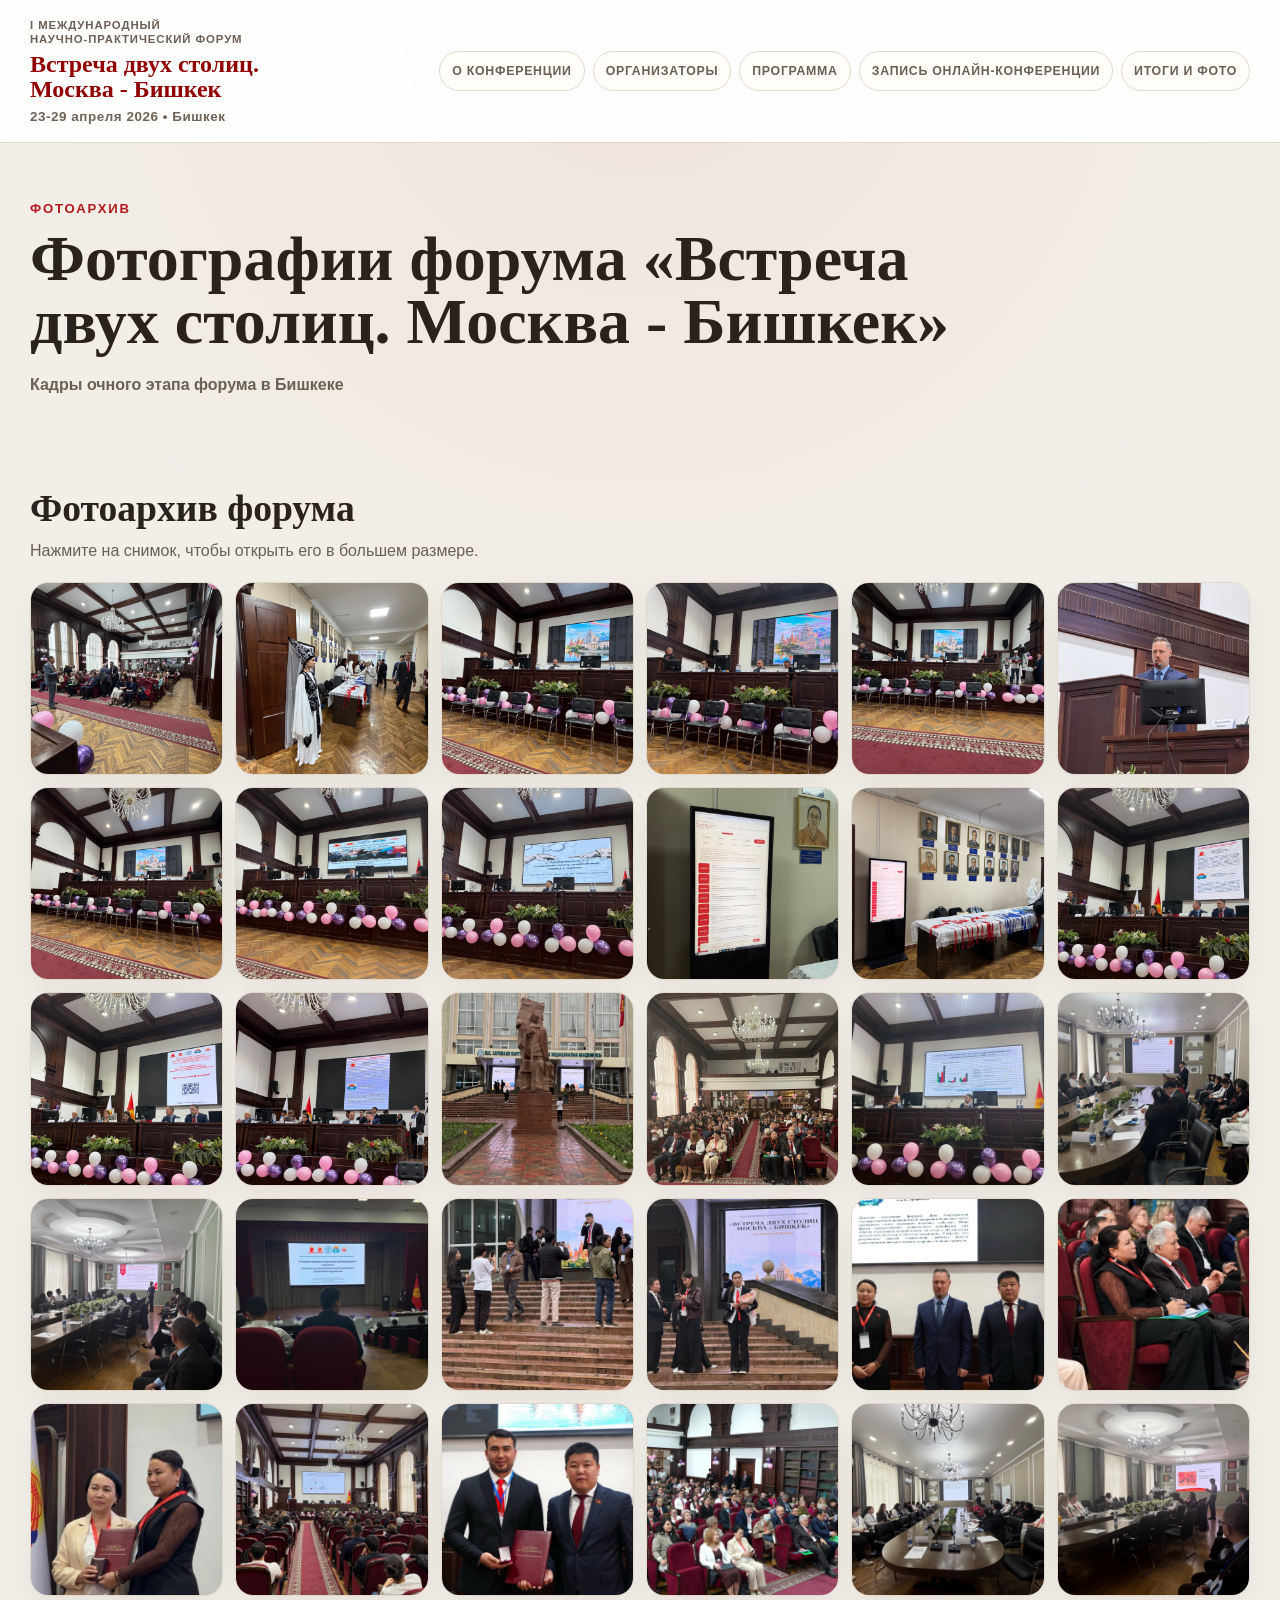
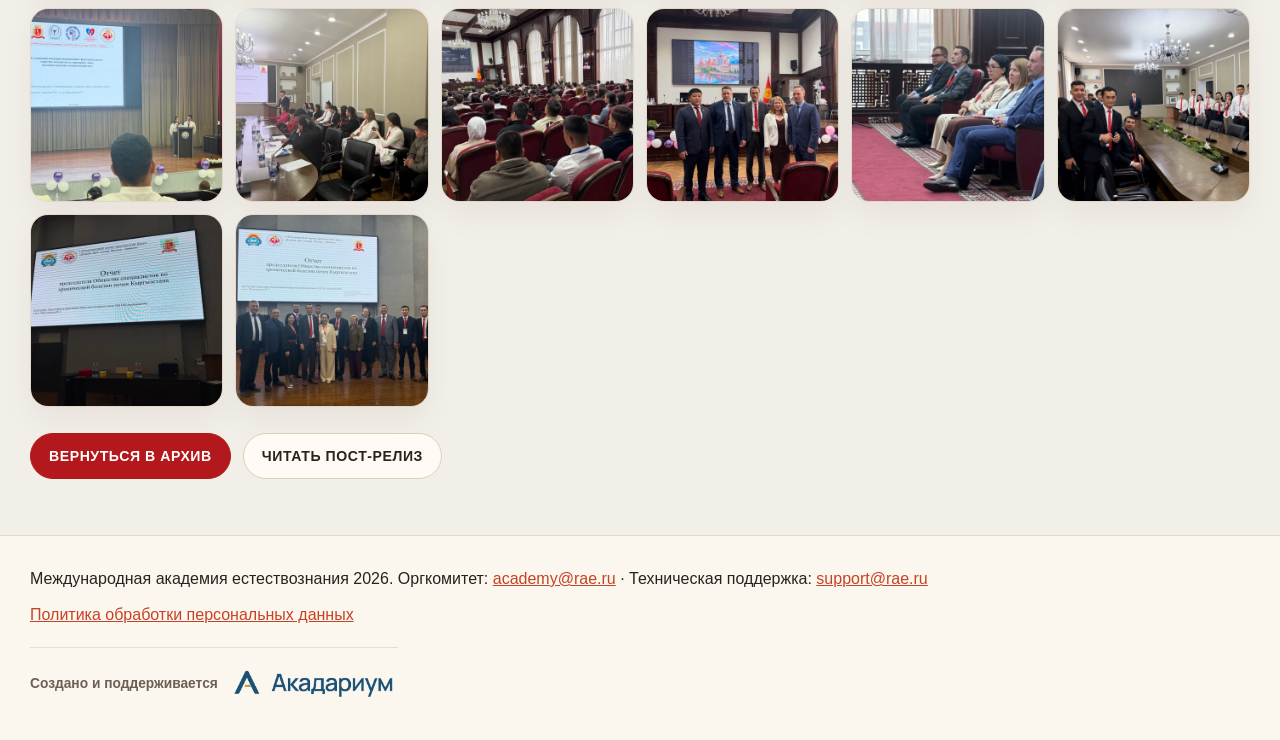
==== commit dc420729: "Add Acadarium footer credit" ====
--- a/photo-archive.html
+++ b/photo-archive.html
@@ -19,7 +19,7 @@
       href="https://fonts.googleapis.com/css2?family=Inter:wght@400;500;600;700;800&family=Playfair+Display:wght@500;600;700;800&display=swap"
       rel="stylesheet"
     />
-    <link rel="stylesheet" href="styles.css?v=20260504-2" />
+    <link rel="stylesheet" href="styles.css?v=20260522-footer" />
   </head>
   <body>
     <div class="layout">
@@ -196,6 +196,10 @@
           <p>
             <a href="privacy-policy.html">Политика обработки персональных данных</a>
           </p>
+          <div class="site-footer__credit" aria-label="Создано и поддерживается Акадариум">
+            <span>Создано и поддерживается</span>
+            <img src="assets/images/acadarium-logo.png" alt="Акадариум" loading="lazy" />
+          </div>
         </div>
       </footer>
     </div>
--- a/styles.css
+++ b/styles.css
@@ -1546,6 +1546,32 @@
   background: #fbf7ee;
 }
 
+.site-footer .container {
+  display: grid;
+  gap: 10px;
+}
+
+.site-footer__credit {
+  display: inline-flex;
+  flex-wrap: wrap;
+  align-items: center;
+  gap: 12px;
+  width: fit-content;
+  margin-top: 10px;
+  padding-top: 18px;
+  border-top: 1px solid rgba(226, 216, 202, 0.78);
+  color: var(--muted);
+  font-size: 0.86rem;
+  font-weight: 700;
+  line-height: 1.4;
+}
+
+.site-footer__credit img {
+  width: 168px;
+  max-width: 46vw;
+  height: auto;
+}
+
 .policy-card {
   padding: 28px;
   border: 1px solid var(--border);
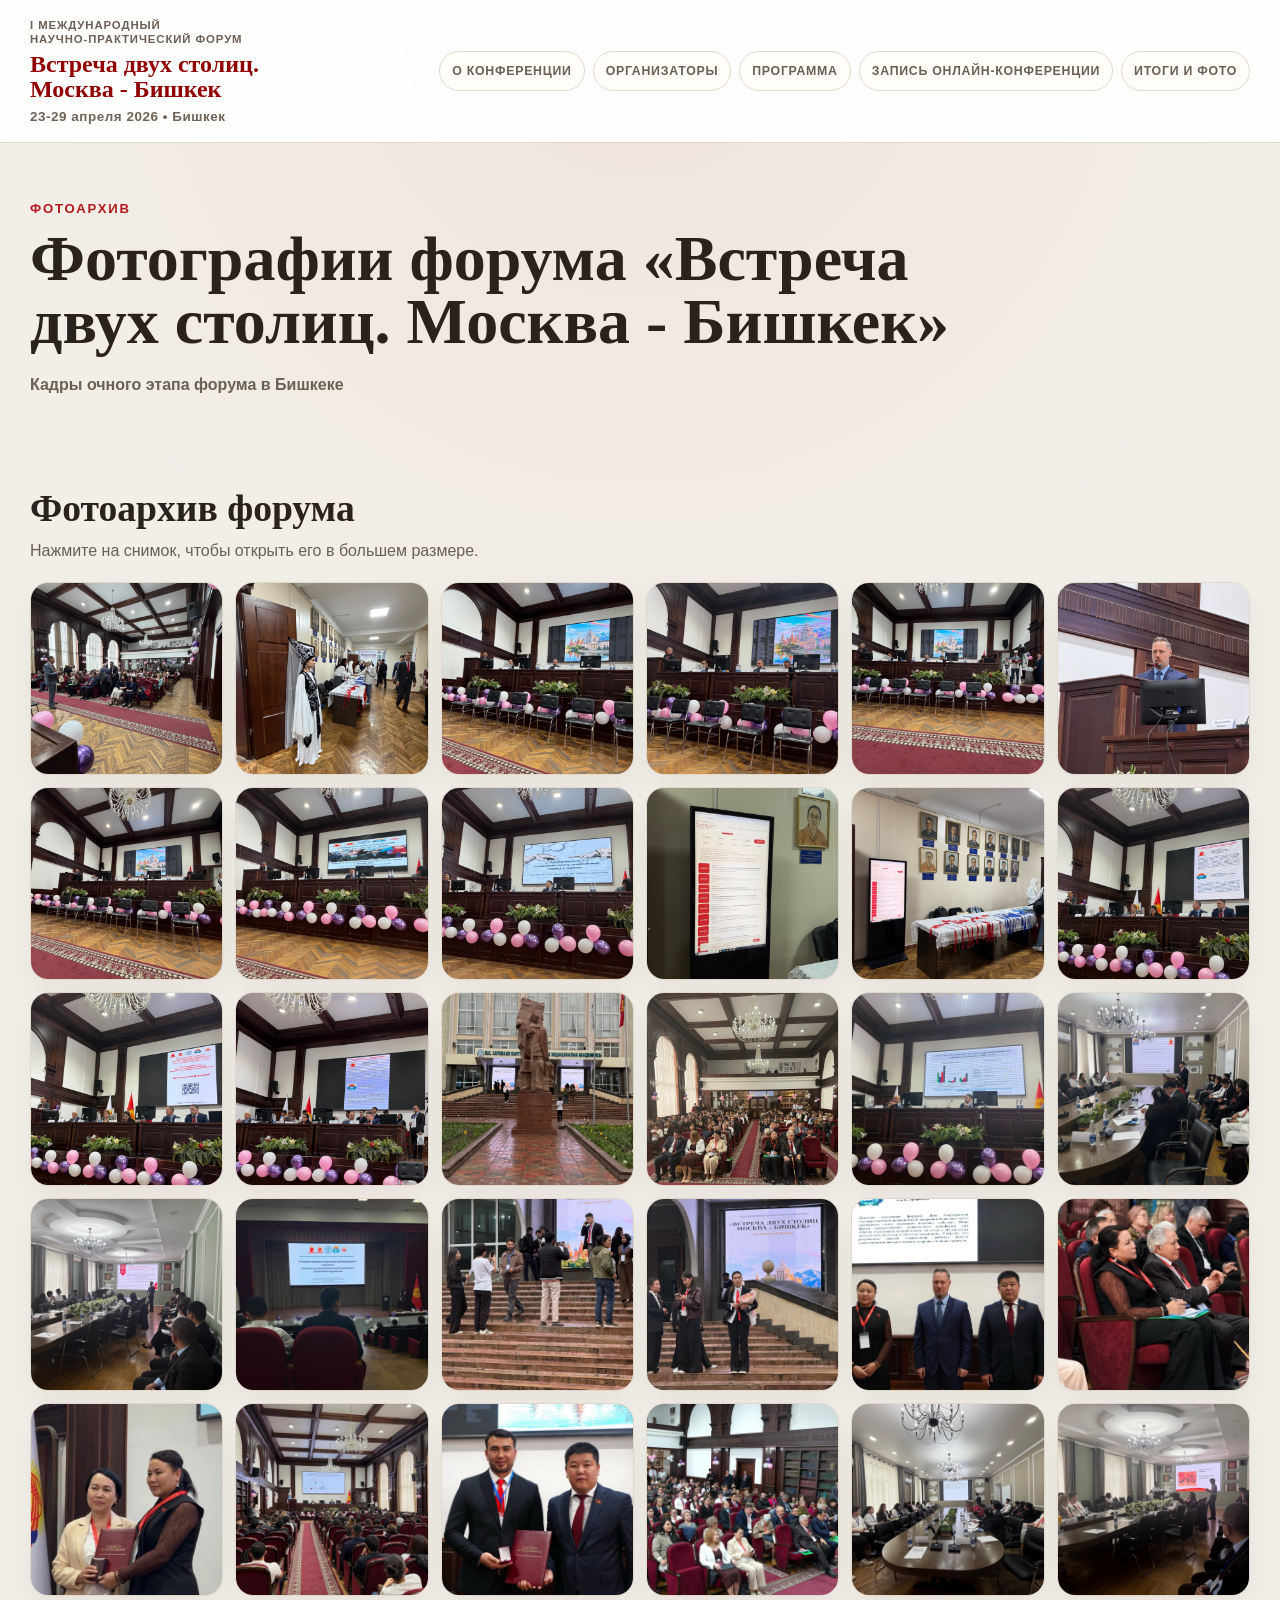
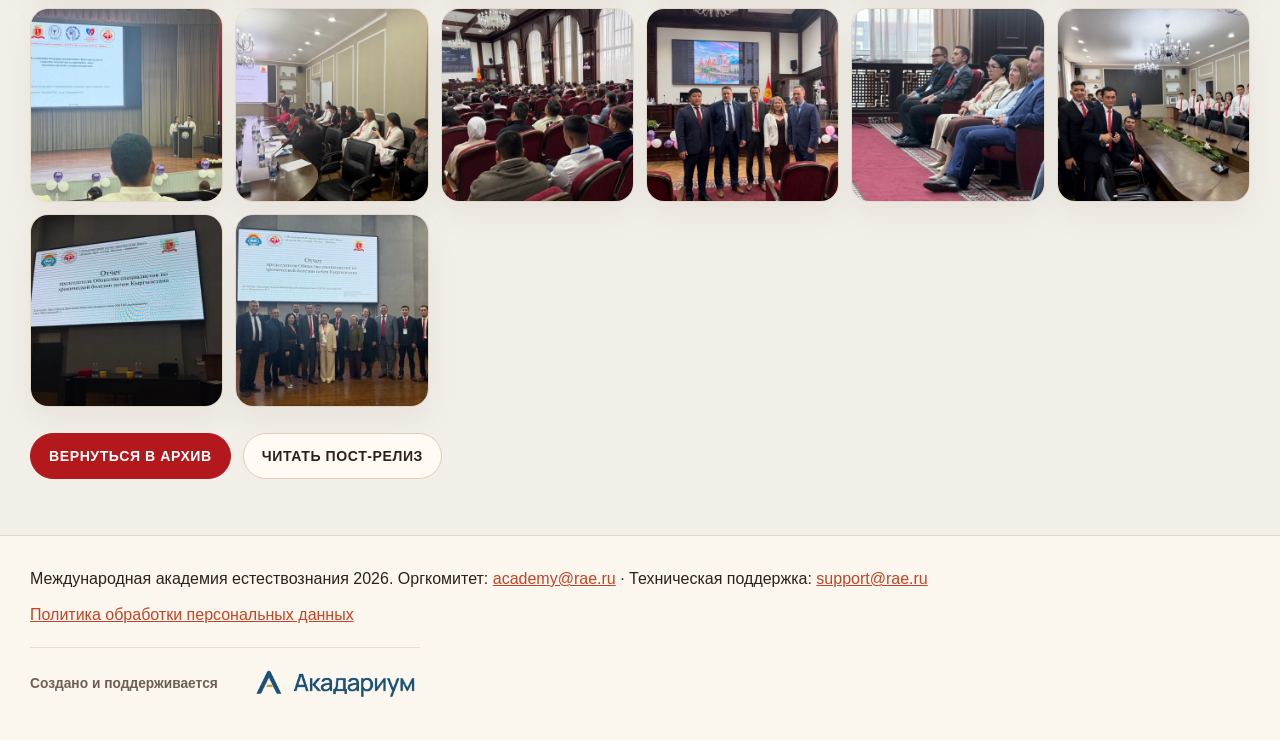
==== commit d30429f2: "Shift Acadarium footer logo" ====
--- a/photo-archive.html
+++ b/photo-archive.html
@@ -6,20 +6,110 @@
     <title>Фотоархив форума «Встреча двух столиц. Москва - Бишкек»</title>
     <meta
       name="description"
-      content="Фотоархив очного этапа I Международного научно-практического форума «Встреча двух столиц. Москва - Бишкек»."
+      content="Фотоархив очного этапа I Международного научно-практического форума «Встреча двух столиц. Москва - Бишкек»: открытие, заседания, секции и участники."
     />
     <meta
       http-equiv="Content-Security-Policy"
-      content="default-src 'self'; script-src 'self'; style-src 'self' 'unsafe-inline' https://fonts.googleapis.com; font-src 'self' https://fonts.gstatic.com; img-src 'self' data:; connect-src 'self'; object-src 'none'; base-uri 'self'; media-src 'self'; form-action 'self' mailto:;"
+      content="default-src 'self'; script-src 'self' 'sha256-TQ6iUAz5Mne1tRk6EV60KMCdp5yBJVNPGz8GVefCdZg='; style-src 'self' 'unsafe-inline' https://fonts.googleapis.com; font-src 'self' https://fonts.gstatic.com; img-src 'self' data:; connect-src 'self'; object-src 'none'; base-uri 'self'; media-src 'self'; form-action 'self' mailto:;"
     />
     <meta name="referrer" content="strict-origin-when-cross-origin" />
+    <link rel="canonical" href="https://vstrecha-stolic.ru/photo-archive.html" />
+    <meta property="og:locale" content="ru_RU" />
+    <meta property="og:type" content="website" />
+    <meta property="og:title" content="Фотоархив форума «Встреча двух столиц. Москва - Бишкек»" />
+    <meta
+      property="og:description"
+      content="Фотографии очного этапа форума в Бишкеке: открытие, пленарное заседание, секции, круглый стол и участники."
+    />
+    <meta property="og:url" content="https://vstrecha-stolic.ru/photo-archive.html" />
+    <meta property="og:site_name" content="Встреча двух столиц. Москва - Бишкек" />
+    <meta property="og:image" content="https://vstrecha-stolic.ru/assets/photo-archive/photo-38.jpg" />
+    <meta property="og:image:width" content="1200" />
+    <meta property="og:image:height" content="900" />
+    <meta property="og:image:alt" content="Фото очного этапа форума «Встреча двух столиц» в Бишкеке" />
+    <meta name="twitter:card" content="summary_large_image" />
+    <meta name="twitter:title" content="Фотоархив форума «Встреча двух столиц. Москва - Бишкек»" />
+    <meta
+      name="twitter:description"
+      content="Фотографии очного этапа форума в Бишкеке: открытие, секции, круглый стол и участники."
+    />
+    <meta name="twitter:image" content="https://vstrecha-stolic.ru/assets/photo-archive/photo-38.jpg" />
+    <meta name="theme-color" content="#b3191c" />
+    <link rel="icon" href="assets/images/mae-logo.jpeg" type="image/jpeg" />
     <link rel="preconnect" href="https://fonts.googleapis.com" />
     <link rel="preconnect" href="https://fonts.gstatic.com" crossorigin />
     <link
       href="https://fonts.googleapis.com/css2?family=Inter:wght@400;500;600;700;800&family=Playfair+Display:wght@500;600;700;800&display=swap"
       rel="stylesheet"
     />
-    <link rel="stylesheet" href="styles.css?v=20260522-footer" />
+    <link rel="stylesheet" href="styles.css?v=20260522-footer-align" />
+    <script type="application/ld+json">
+      {
+        "@context": "https://schema.org",
+        "@graph": [
+          {
+            "@type": "Organization",
+            "@id": "https://vstrecha-stolic.ru/#organization",
+            "name": "Международная академия естествознания",
+            "url": "https://vstrecha-stolic.ru/",
+            "email": "academy@rae.ru",
+            "logo": {
+              "@type": "ImageObject",
+              "url": "https://vstrecha-stolic.ru/assets/images/mae-crest.png",
+              "width": 2265,
+              "height": 2602
+            }
+          },
+          {
+            "@type": "WebSite",
+            "@id": "https://vstrecha-stolic.ru/#website",
+            "name": "Встреча двух столиц. Москва - Бишкек",
+            "url": "https://vstrecha-stolic.ru/",
+            "inLanguage": "ru-RU",
+            "publisher": {
+              "@id": "https://vstrecha-stolic.ru/#organization"
+            }
+          },
+          {
+            "@type": "CollectionPage",
+            "@id": "https://vstrecha-stolic.ru/photo-archive.html#webpage",
+            "url": "https://vstrecha-stolic.ru/photo-archive.html",
+            "name": "Фотоархив форума «Встреча двух столиц. Москва - Бишкек»",
+            "description": "Фотографии очного этапа форума в Бишкеке: открытие, пленарное заседание, секции, круглый стол и участники.",
+            "isPartOf": {
+              "@id": "https://vstrecha-stolic.ru/#website"
+            },
+            "inLanguage": "ru-RU",
+            "datePublished": "2026-05-04",
+            "dateModified": "2026-05-22",
+            "primaryImageOfPage": {
+              "@type": "ImageObject",
+              "url": "https://vstrecha-stolic.ru/assets/photo-archive/photo-38.jpg",
+              "width": 1200,
+              "height": 900
+            }
+          },
+          {
+            "@type": "BreadcrumbList",
+            "@id": "https://vstrecha-stolic.ru/photo-archive.html#breadcrumb",
+            "itemListElement": [
+              {
+                "@type": "ListItem",
+                "position": 1,
+                "name": "Главная",
+                "item": "https://vstrecha-stolic.ru/"
+              },
+              {
+                "@type": "ListItem",
+                "position": 2,
+                "name": "Фотоархив",
+                "item": "https://vstrecha-stolic.ru/photo-archive.html"
+              }
+            ]
+          }
+        ]
+      }
+    </script>
   </head>
   <body>
     <div class="layout">
@@ -62,118 +152,118 @@
               </div>
               <div class="photo-gallery">
                 <a class="photo-gallery__item" href="assets/photo-archive/photo-01.jpg?v=20260504-fixed" target="_blank" rel="noopener noreferrer">
-                  <img src="assets/photo-archive/photo-01.jpg?v=20260504-fixed" alt="Фото форума «Встреча двух столиц». Кадр 1" loading="lazy" />
+                  <img src="assets/photo-archive/photo-01.jpg?v=20260504-fixed" alt="Фото очного этапа форума «Встреча двух столиц» в Бишкеке, кадр 1" width="1200" height="1200" loading="lazy" />
                 </a>
                 <a class="photo-gallery__item" href="assets/photo-archive/photo-02.jpg?v=20260504-fixed" target="_blank" rel="noopener noreferrer">
-                  <img src="assets/photo-archive/photo-02.jpg?v=20260504-fixed" alt="Фото форума «Встреча двух столиц». Кадр 2" loading="lazy" />
+                  <img src="assets/photo-archive/photo-02.jpg?v=20260504-fixed" alt="Фото очного этапа форума «Встреча двух столиц» в Бишкеке, кадр 2" width="1200" height="1200" loading="lazy" />
                 </a>
                 <a class="photo-gallery__item" href="assets/photo-archive/photo-03.jpg?v=20260504-fixed" target="_blank" rel="noopener noreferrer">
-                  <img src="assets/photo-archive/photo-03.jpg?v=20260504-fixed" alt="Фото форума «Встреча двух столиц». Кадр 3" loading="lazy" />
+                  <img src="assets/photo-archive/photo-03.jpg?v=20260504-fixed" alt="Фото очного этапа форума «Встреча двух столиц» в Бишкеке, кадр 3" width="1200" height="1200" loading="lazy" />
                 </a>
                 <a class="photo-gallery__item" href="assets/photo-archive/photo-04.jpg?v=20260504-fixed" target="_blank" rel="noopener noreferrer">
-                  <img src="assets/photo-archive/photo-04.jpg?v=20260504-fixed" alt="Фото форума «Встреча двух столиц». Кадр 4" loading="lazy" />
+                  <img src="assets/photo-archive/photo-04.jpg?v=20260504-fixed" alt="Фото очного этапа форума «Встреча двух столиц» в Бишкеке, кадр 4" width="1200" height="1200" loading="lazy" />
                 </a>
                 <a class="photo-gallery__item" href="assets/photo-archive/photo-05.jpg?v=20260504-fixed" target="_blank" rel="noopener noreferrer">
-                  <img src="assets/photo-archive/photo-05.jpg?v=20260504-fixed" alt="Фото форума «Встреча двух столиц». Кадр 5" loading="lazy" />
+                  <img src="assets/photo-archive/photo-05.jpg?v=20260504-fixed" alt="Фото очного этапа форума «Встреча двух столиц» в Бишкеке, кадр 5" width="1200" height="1200" loading="lazy" />
                 </a>
                 <a class="photo-gallery__item" href="assets/photo-archive/photo-06.jpg?v=20260504-fixed" target="_blank" rel="noopener noreferrer">
-                  <img src="assets/photo-archive/photo-06.jpg?v=20260504-fixed" alt="Фото форума «Встреча двух столиц». Кадр 6" loading="lazy" />
+                  <img src="assets/photo-archive/photo-06.jpg?v=20260504-fixed" alt="Фото очного этапа форума «Встреча двух столиц» в Бишкеке, кадр 6" width="1200" height="1200" loading="lazy" />
                 </a>
                 <a class="photo-gallery__item" href="assets/photo-archive/photo-07.jpg?v=20260504-fixed" target="_blank" rel="noopener noreferrer">
-                  <img src="assets/photo-archive/photo-07.jpg?v=20260504-fixed" alt="Фото форума «Встреча двух столиц». Кадр 7" loading="lazy" />
+                  <img src="assets/photo-archive/photo-07.jpg?v=20260504-fixed" alt="Фото очного этапа форума «Встреча двух столиц» в Бишкеке, кадр 7" width="1200" height="1200" loading="lazy" />
                 </a>
                 <a class="photo-gallery__item" href="assets/photo-archive/photo-08.jpg?v=20260504-fixed" target="_blank" rel="noopener noreferrer">
-                  <img src="assets/photo-archive/photo-08.jpg?v=20260504-fixed" alt="Фото форума «Встреча двух столиц». Кадр 8" loading="lazy" />
+                  <img src="assets/photo-archive/photo-08.jpg?v=20260504-fixed" alt="Фото очного этапа форума «Встреча двух столиц» в Бишкеке, кадр 8" width="1200" height="1200" loading="lazy" />
                 </a>
                 <a class="photo-gallery__item" href="assets/photo-archive/photo-09.jpg?v=20260504-fixed" target="_blank" rel="noopener noreferrer">
-                  <img src="assets/photo-archive/photo-09.jpg?v=20260504-fixed" alt="Фото форума «Встреча двух столиц». Кадр 9" loading="lazy" />
+                  <img src="assets/photo-archive/photo-09.jpg?v=20260504-fixed" alt="Фото очного этапа форума «Встреча двух столиц» в Бишкеке, кадр 9" width="1200" height="1200" loading="lazy" />
                 </a>
                 <a class="photo-gallery__item" href="assets/photo-archive/photo-10.jpg?v=20260504-fixed" target="_blank" rel="noopener noreferrer">
-                  <img src="assets/photo-archive/photo-10.jpg?v=20260504-fixed" alt="Фото форума «Встреча двух столиц». Кадр 10" loading="lazy" />
+                  <img src="assets/photo-archive/photo-10.jpg?v=20260504-fixed" alt="Фото очного этапа форума «Встреча двух столиц» в Бишкеке, кадр 10" width="1200" height="1200" loading="lazy" />
                 </a>
                 <a class="photo-gallery__item" href="assets/photo-archive/photo-11.jpg?v=20260504-fixed" target="_blank" rel="noopener noreferrer">
-                  <img src="assets/photo-archive/photo-11.jpg?v=20260504-fixed" alt="Фото форума «Встреча двух столиц». Кадр 11" loading="lazy" />
+                  <img src="assets/photo-archive/photo-11.jpg?v=20260504-fixed" alt="Фото очного этапа форума «Встреча двух столиц» в Бишкеке, кадр 11" width="1200" height="1200" loading="lazy" />
                 </a>
                 <a class="photo-gallery__item" href="assets/photo-archive/photo-12.jpg?v=20260504-fixed" target="_blank" rel="noopener noreferrer">
-                  <img src="assets/photo-archive/photo-12.jpg?v=20260504-fixed" alt="Фото форума «Встреча двух столиц». Кадр 12" loading="lazy" />
+                  <img src="assets/photo-archive/photo-12.jpg?v=20260504-fixed" alt="Фото очного этапа форума «Встреча двух столиц» в Бишкеке, кадр 12" width="1200" height="1200" loading="lazy" />
                 </a>
                 <a class="photo-gallery__item" href="assets/photo-archive/photo-13.jpg?v=20260504-fixed" target="_blank" rel="noopener noreferrer">
-                  <img src="assets/photo-archive/photo-13.jpg?v=20260504-fixed" alt="Фото форума «Встреча двух столиц». Кадр 13" loading="lazy" />
+                  <img src="assets/photo-archive/photo-13.jpg?v=20260504-fixed" alt="Фото очного этапа форума «Встреча двух столиц» в Бишкеке, кадр 13" width="1200" height="1200" loading="lazy" />
                 </a>
                 <a class="photo-gallery__item" href="assets/photo-archive/photo-14.jpg?v=20260504-fixed" target="_blank" rel="noopener noreferrer">
-                  <img src="assets/photo-archive/photo-14.jpg?v=20260504-fixed" alt="Фото форума «Встреча двух столиц». Кадр 14" loading="lazy" />
+                  <img src="assets/photo-archive/photo-14.jpg?v=20260504-fixed" alt="Фото очного этапа форума «Встреча двух столиц» в Бишкеке, кадр 14" width="1200" height="1200" loading="lazy" />
                 </a>
                 <a class="photo-gallery__item" href="assets/photo-archive/photo-15.jpg?v=20260504-fixed" target="_blank" rel="noopener noreferrer">
-                  <img src="assets/photo-archive/photo-15.jpg?v=20260504-fixed" alt="Фото форума «Встреча двух столиц». Кадр 15" loading="lazy" />
+                  <img src="assets/photo-archive/photo-15.jpg?v=20260504-fixed" alt="Фото очного этапа форума «Встреча двух столиц» в Бишкеке, кадр 15" width="1200" height="1200" loading="lazy" />
                 </a>
                 <a class="photo-gallery__item" href="assets/photo-archive/photo-16.jpg?v=20260504-fixed" target="_blank" rel="noopener noreferrer">
-                  <img src="assets/photo-archive/photo-16.jpg?v=20260504-fixed" alt="Фото форума «Встреча двух столиц». Кадр 16" loading="lazy" />
+                  <img src="assets/photo-archive/photo-16.jpg?v=20260504-fixed" alt="Фото очного этапа форума «Встреча двух столиц» в Бишкеке, кадр 16" width="1200" height="1200" loading="lazy" />
                 </a>
                 <a class="photo-gallery__item" href="assets/photo-archive/photo-17.jpg?v=20260504-fixed" target="_blank" rel="noopener noreferrer">
-                  <img src="assets/photo-archive/photo-17.jpg?v=20260504-fixed" alt="Фото форума «Встреча двух столиц». Кадр 17" loading="lazy" />
+                  <img src="assets/photo-archive/photo-17.jpg?v=20260504-fixed" alt="Фото очного этапа форума «Встреча двух столиц» в Бишкеке, кадр 17" width="1200" height="1200" loading="lazy" />
                 </a>
                 <a class="photo-gallery__item" href="assets/photo-archive/photo-18.jpg?v=20260504-fixed" target="_blank" rel="noopener noreferrer">
-                  <img src="assets/photo-archive/photo-18.jpg?v=20260504-fixed" alt="Фото форума «Встреча двух столиц». Кадр 18" loading="lazy" />
+                  <img src="assets/photo-archive/photo-18.jpg?v=20260504-fixed" alt="Фото очного этапа форума «Встреча двух столиц» в Бишкеке, кадр 18" width="1200" height="1200" loading="lazy" />
                 </a>
                 <a class="photo-gallery__item" href="assets/photo-archive/photo-19.jpg?v=20260504-fixed" target="_blank" rel="noopener noreferrer">
-                  <img src="assets/photo-archive/photo-19.jpg?v=20260504-fixed" alt="Фото форума «Встреча двух столиц». Кадр 19" loading="lazy" />
+                  <img src="assets/photo-archive/photo-19.jpg?v=20260504-fixed" alt="Фото очного этапа форума «Встреча двух столиц» в Бишкеке, кадр 19" width="1200" height="1200" loading="lazy" />
                 </a>
                 <a class="photo-gallery__item" href="assets/photo-archive/photo-20.jpg?v=20260504-fixed" target="_blank" rel="noopener noreferrer">
-                  <img src="assets/photo-archive/photo-20.jpg?v=20260504-fixed" alt="Фото форума «Встреча двух столиц». Кадр 20" loading="lazy" />
+                  <img src="assets/photo-archive/photo-20.jpg?v=20260504-fixed" alt="Фото очного этапа форума «Встреча двух столиц» в Бишкеке, кадр 20" width="1200" height="1200" loading="lazy" />
                 </a>
                 <a class="photo-gallery__item" href="assets/photo-archive/photo-21.jpg?v=20260504-fixed" target="_blank" rel="noopener noreferrer">
-                  <img src="assets/photo-archive/photo-21.jpg?v=20260504-fixed" alt="Фото форума «Встреча двух столиц». Кадр 21" loading="lazy" />
+                  <img src="assets/photo-archive/photo-21.jpg?v=20260504-fixed" alt="Фото очного этапа форума «Встреча двух столиц» в Бишкеке, кадр 21" width="1200" height="1200" loading="lazy" />
                 </a>
                 <a class="photo-gallery__item" href="assets/photo-archive/photo-22.jpg?v=20260504-fixed" target="_blank" rel="noopener noreferrer">
-                  <img src="assets/photo-archive/photo-22.jpg?v=20260504-fixed" alt="Фото форума «Встреча двух столиц». Кадр 22" loading="lazy" />
+                  <img src="assets/photo-archive/photo-22.jpg?v=20260504-fixed" alt="Фото очного этапа форума «Встреча двух столиц» в Бишкеке, кадр 22" width="1200" height="1200" loading="lazy" />
                 </a>
                 <a class="photo-gallery__item" href="assets/photo-archive/photo-23.jpg?v=20260504-fixed" target="_blank" rel="noopener noreferrer">
-                  <img src="assets/photo-archive/photo-23.jpg?v=20260504-fixed" alt="Фото форума «Встреча двух столиц». Кадр 23" loading="lazy" />
+                  <img src="assets/photo-archive/photo-23.jpg?v=20260504-fixed" alt="Фото очного этапа форума «Встреча двух столиц» в Бишкеке, кадр 23" width="1200" height="1200" loading="lazy" />
                 </a>
                 <a class="photo-gallery__item" href="assets/photo-archive/photo-24.jpg?v=20260504-fixed" target="_blank" rel="noopener noreferrer">
-                  <img src="assets/photo-archive/photo-24.jpg?v=20260504-fixed" alt="Фото форума «Встреча двух столиц». Кадр 24" loading="lazy" />
+                  <img src="assets/photo-archive/photo-24.jpg?v=20260504-fixed" alt="Фото очного этапа форума «Встреча двух столиц» в Бишкеке, кадр 24" width="1200" height="1200" loading="lazy" />
                 </a>
                 <a class="photo-gallery__item" href="assets/photo-archive/photo-25.jpg?v=20260504-fixed" target="_blank" rel="noopener noreferrer">
-                  <img src="assets/photo-archive/photo-25.jpg?v=20260504-fixed" alt="Фото форума «Встреча двух столиц». Кадр 25" loading="lazy" />
+                  <img src="assets/photo-archive/photo-25.jpg?v=20260504-fixed" alt="Фото очного этапа форума «Встреча двух столиц» в Бишкеке, кадр 25" width="1200" height="1200" loading="lazy" />
                 </a>
                 <a class="photo-gallery__item" href="assets/photo-archive/photo-26.jpg?v=20260504-fixed" target="_blank" rel="noopener noreferrer">
-                  <img src="assets/photo-archive/photo-26.jpg?v=20260504-fixed" alt="Фото форума «Встреча двух столиц». Кадр 26" loading="lazy" />
+                  <img src="assets/photo-archive/photo-26.jpg?v=20260504-fixed" alt="Фото очного этапа форума «Встреча двух столиц» в Бишкеке, кадр 26" width="1200" height="1200" loading="lazy" />
                 </a>
                 <a class="photo-gallery__item" href="assets/photo-archive/photo-27.jpg?v=20260504-fixed" target="_blank" rel="noopener noreferrer">
-                  <img src="assets/photo-archive/photo-27.jpg?v=20260504-fixed" alt="Фото форума «Встреча двух столиц». Кадр 27" loading="lazy" />
+                  <img src="assets/photo-archive/photo-27.jpg?v=20260504-fixed" alt="Фото очного этапа форума «Встреча двух столиц» в Бишкеке, кадр 27" width="1200" height="1200" loading="lazy" />
                 </a>
                 <a class="photo-gallery__item" href="assets/photo-archive/photo-28.jpg?v=20260504-fixed" target="_blank" rel="noopener noreferrer">
-                  <img src="assets/photo-archive/photo-28.jpg?v=20260504-fixed" alt="Фото форума «Встреча двух столиц». Кадр 28" loading="lazy" />
+                  <img src="assets/photo-archive/photo-28.jpg?v=20260504-fixed" alt="Фото очного этапа форума «Встреча двух столиц» в Бишкеке, кадр 28" width="1200" height="1200" loading="lazy" />
                 </a>
                 <a class="photo-gallery__item" href="assets/photo-archive/photo-29.jpg?v=20260504-fixed" target="_blank" rel="noopener noreferrer">
-                  <img src="assets/photo-archive/photo-29.jpg?v=20260504-fixed" alt="Фото форума «Встреча двух столиц». Кадр 29" loading="lazy" />
+                  <img src="assets/photo-archive/photo-29.jpg?v=20260504-fixed" alt="Фото очного этапа форума «Встреча двух столиц» в Бишкеке, кадр 29" width="1200" height="1200" loading="lazy" />
                 </a>
                 <a class="photo-gallery__item" href="assets/photo-archive/photo-30.jpg?v=20260504-fixed" target="_blank" rel="noopener noreferrer">
-                  <img src="assets/photo-archive/photo-30.jpg?v=20260504-fixed" alt="Фото форума «Встреча двух столиц». Кадр 30" loading="lazy" />
+                  <img src="assets/photo-archive/photo-30.jpg?v=20260504-fixed" alt="Фото очного этапа форума «Встреча двух столиц» в Бишкеке, кадр 30" width="1200" height="1200" loading="lazy" />
                 </a>
                 <a class="photo-gallery__item" href="assets/photo-archive/photo-31.jpg?v=20260504-fixed" target="_blank" rel="noopener noreferrer">
-                  <img src="assets/photo-archive/photo-31.jpg?v=20260504-fixed" alt="Фото форума «Встреча двух столиц». Кадр 31" loading="lazy" />
+                  <img src="assets/photo-archive/photo-31.jpg?v=20260504-fixed" alt="Фото очного этапа форума «Встреча двух столиц» в Бишкеке, кадр 31" width="1200" height="1200" loading="lazy" />
                 </a>
                 <a class="photo-gallery__item" href="assets/photo-archive/photo-32.jpg?v=20260504-fixed" target="_blank" rel="noopener noreferrer">
-                  <img src="assets/photo-archive/photo-32.jpg?v=20260504-fixed" alt="Фото форума «Встреча двух столиц». Кадр 32" loading="lazy" />
+                  <img src="assets/photo-archive/photo-32.jpg?v=20260504-fixed" alt="Фото очного этапа форума «Встреча двух столиц» в Бишкеке, кадр 32" width="1200" height="1200" loading="lazy" />
                 </a>
                 <a class="photo-gallery__item" href="assets/photo-archive/photo-33.jpg?v=20260504-fixed" target="_blank" rel="noopener noreferrer">
-                  <img src="assets/photo-archive/photo-33.jpg?v=20260504-fixed" alt="Фото форума «Встреча двух столиц». Кадр 33" loading="lazy" />
+                  <img src="assets/photo-archive/photo-33.jpg?v=20260504-fixed" alt="Фото очного этапа форума «Встреча двух столиц» в Бишкеке, кадр 33" width="1200" height="1200" loading="lazy" />
                 </a>
                 <a class="photo-gallery__item" href="assets/photo-archive/photo-34.jpg?v=20260504-fixed" target="_blank" rel="noopener noreferrer">
-                  <img src="assets/photo-archive/photo-34.jpg?v=20260504-fixed" alt="Фото форума «Встреча двух столиц». Кадр 34" loading="lazy" />
+                  <img src="assets/photo-archive/photo-34.jpg?v=20260504-fixed" alt="Фото очного этапа форума «Встреча двух столиц» в Бишкеке, кадр 34" width="1200" height="1200" loading="lazy" />
                 </a>
                 <a class="photo-gallery__item" href="assets/photo-archive/photo-35.jpg?v=20260504-fixed" target="_blank" rel="noopener noreferrer">
-                  <img src="assets/photo-archive/photo-35.jpg?v=20260504-fixed" alt="Фото форума «Встреча двух столиц». Кадр 35" loading="lazy" />
+                  <img src="assets/photo-archive/photo-35.jpg?v=20260504-fixed" alt="Фото очного этапа форума «Встреча двух столиц» в Бишкеке, кадр 35" width="1200" height="1200" loading="lazy" />
                 </a>
                 <a class="photo-gallery__item" href="assets/photo-archive/photo-36.jpg?v=20260504-fixed" target="_blank" rel="noopener noreferrer">
-                  <img src="assets/photo-archive/photo-36.jpg?v=20260504-fixed" alt="Фото форума «Встреча двух столиц». Кадр 36" loading="lazy" />
+                  <img src="assets/photo-archive/photo-36.jpg?v=20260504-fixed" alt="Фото очного этапа форума «Встреча двух столиц» в Бишкеке, кадр 36" width="1200" height="1200" loading="lazy" />
                 </a>
                 <a class="photo-gallery__item" href="assets/photo-archive/photo-37.jpg?v=20260504-fixed" target="_blank" rel="noopener noreferrer">
-                  <img src="assets/photo-archive/photo-37.jpg?v=20260504-fixed" alt="Фото форума «Встреча двух столиц». Кадр 37" loading="lazy" />
+                  <img src="assets/photo-archive/photo-37.jpg?v=20260504-fixed" alt="Фото очного этапа форума «Встреча двух столиц» в Бишкеке, кадр 37" width="1200" height="1200" loading="lazy" />
                 </a>
                 <a class="photo-gallery__item" href="assets/photo-archive/photo-38.jpg?v=20260506-gallery" target="_blank" rel="noopener noreferrer">
-                  <img src="assets/photo-archive/photo-38.jpg?v=20260506-gallery" alt="Фото форума «Встреча двух столиц». Кадр 38" loading="lazy" />
+                  <img src="assets/photo-archive/photo-38.jpg?v=20260506-gallery" alt="Фото очного этапа форума «Встреча двух столиц» в Бишкеке, кадр 38" width="1200" height="900" loading="lazy" />
                 </a>
               </div>
               <div class="release-actions">
@@ -198,7 +288,7 @@
           </p>
           <div class="site-footer__credit" aria-label="Создано и поддерживается Акадариум">
             <span>Создано и поддерживается</span>
-            <img src="assets/images/acadarium-logo.png" alt="Акадариум" loading="lazy" />
+            <img src="assets/images/acadarium-logo.png" alt="Акадариум" width="4267" height="871" loading="lazy" />
           </div>
         </div>
       </footer>
--- a/styles.css
+++ b/styles.css
@@ -1510,6 +1510,35 @@
   font-weight: 700;
 }
 
+.release-summary {
+  margin: 24px 0 26px;
+  padding: 22px 24px;
+  border: 1px solid #eadcc6;
+  border-radius: 20px;
+  background: #fff8ef;
+}
+
+.release-summary h2 {
+  margin: 0 0 14px;
+  color: var(--red-dark);
+  font-family: "Playfair Display", serif;
+  font-size: 1.46rem;
+  line-height: 1.12;
+}
+
+.release-summary ul {
+  display: grid;
+  gap: 10px;
+  margin: 0;
+  padding-left: 20px;
+}
+
+.release-summary li {
+  color: var(--muted);
+  font-size: 1rem;
+  line-height: 1.62;
+}
+
 .release-actions {
   display: flex;
   flex-wrap: wrap;
@@ -1555,7 +1584,8 @@
   display: inline-flex;
   flex-wrap: wrap;
   align-items: center;
-  gap: 12px;
+  column-gap: 34px;
+  row-gap: 10px;
   width: fit-content;
   margin-top: 10px;
   padding-top: 18px;
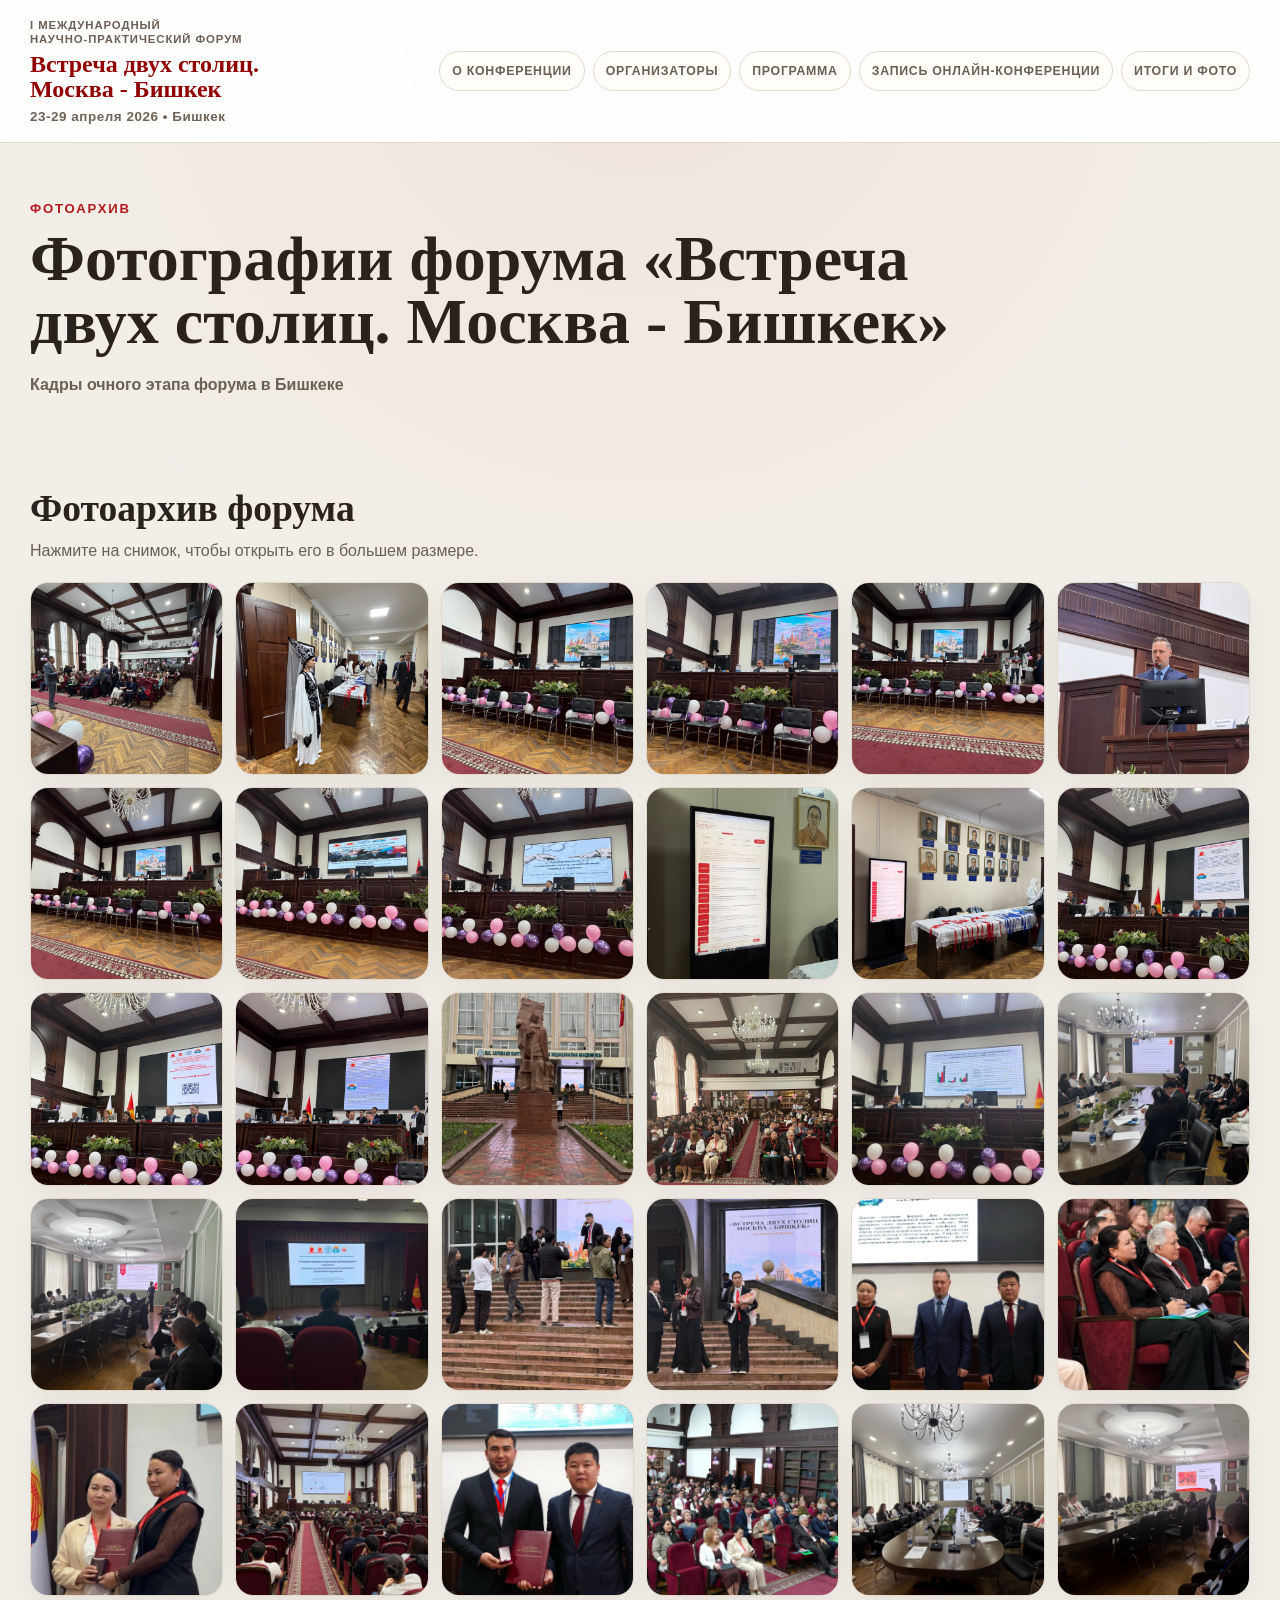
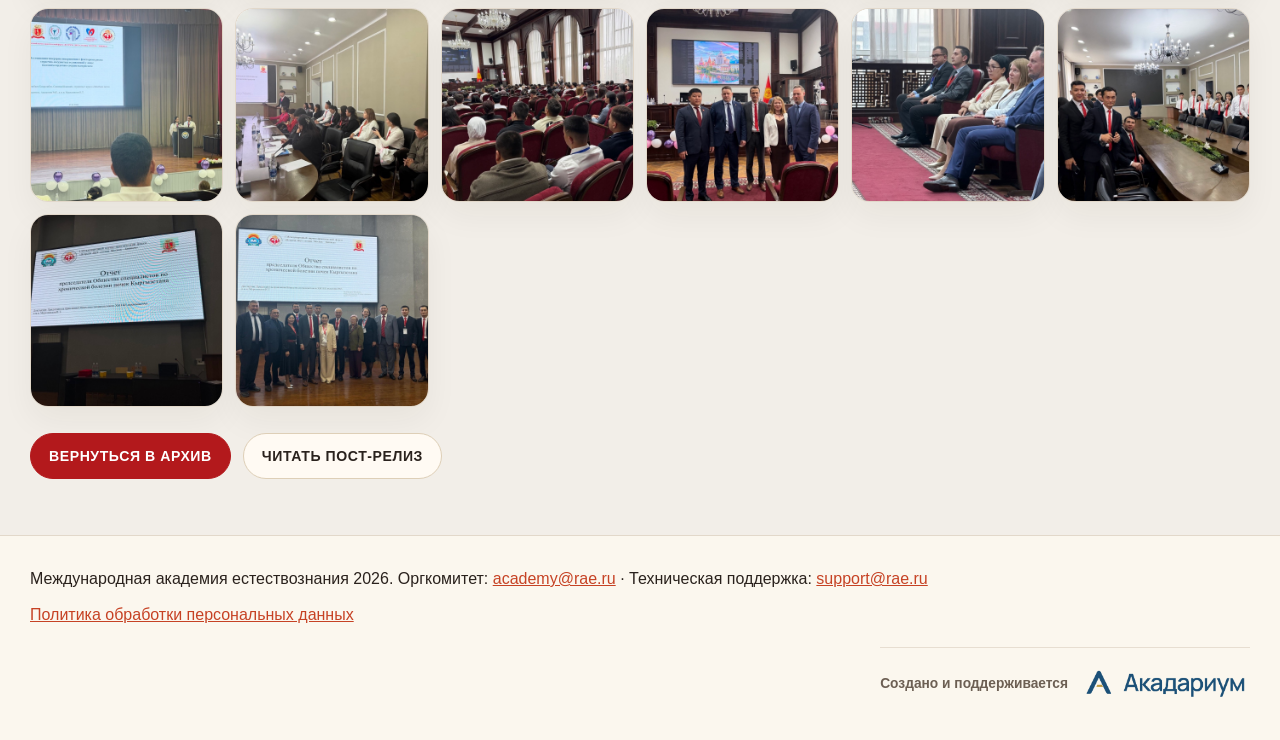
==== commit 9a82ea22: "Align Acadarium footer credit right" ====
--- a/photo-archive.html
+++ b/photo-archive.html
@@ -42,7 +42,7 @@
       href="https://fonts.googleapis.com/css2?family=Inter:wght@400;500;600;700;800&family=Playfair+Display:wght@500;600;700;800&display=swap"
       rel="stylesheet"
     />
-    <link rel="stylesheet" href="styles.css?v=20260522-footer-align" />
+    <link rel="stylesheet" href="styles.css?v=20260522-footer-right-edge" />
     <script type="application/ld+json">
       {
         "@context": "https://schema.org",
--- a/styles.css
+++ b/styles.css
@@ -1584,7 +1584,9 @@
   display: inline-flex;
   flex-wrap: wrap;
   align-items: center;
-  column-gap: 34px;
+  justify-content: flex-end;
+  justify-self: end;
+  column-gap: 14px;
   row-gap: 10px;
   width: fit-content;
   margin-top: 10px;
@@ -1594,6 +1596,7 @@
   font-size: 0.86rem;
   font-weight: 700;
   line-height: 1.4;
+  text-align: right;
 }
 
 .site-footer__credit img {
@@ -2132,6 +2135,10 @@
     border-radius: 20px;
   }
 
+  .site-footer__credit {
+    justify-self: end;
+  }
+
   .cookie-consent {
     bottom: 12px;
   }
